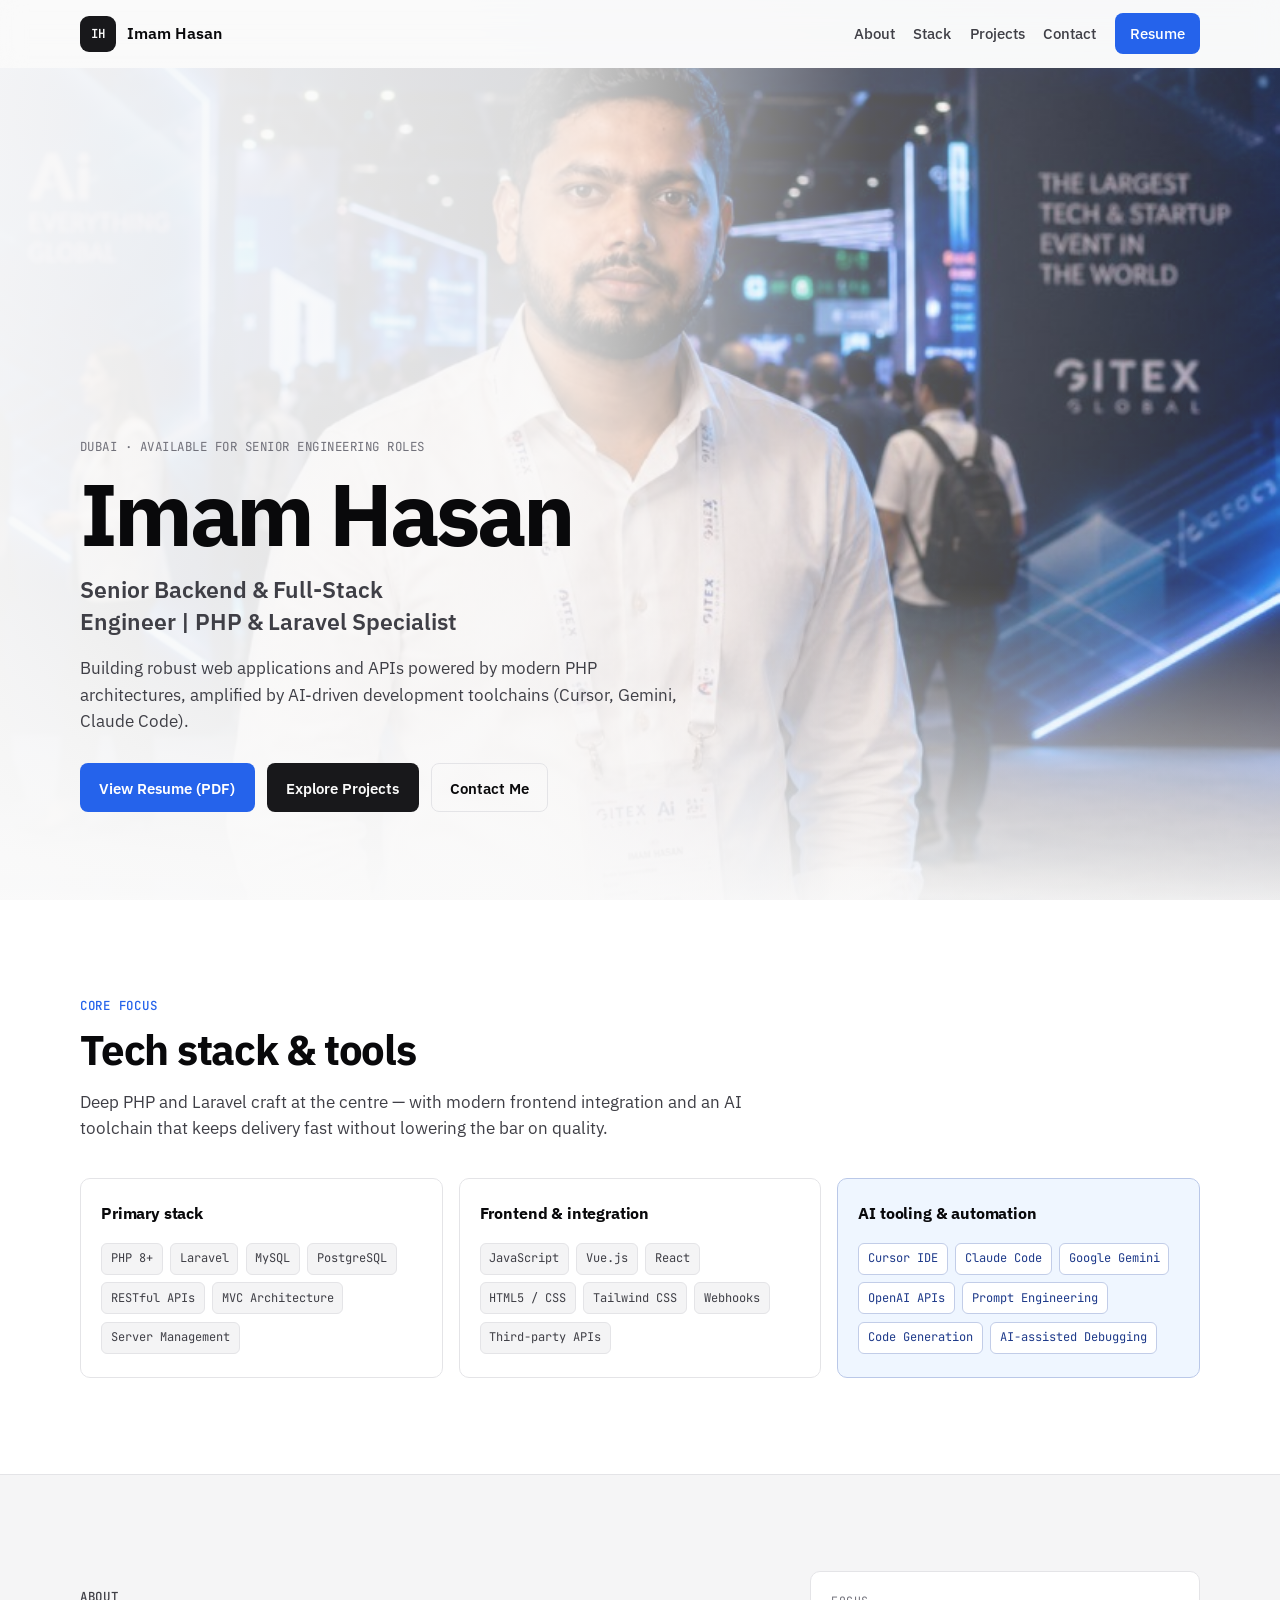
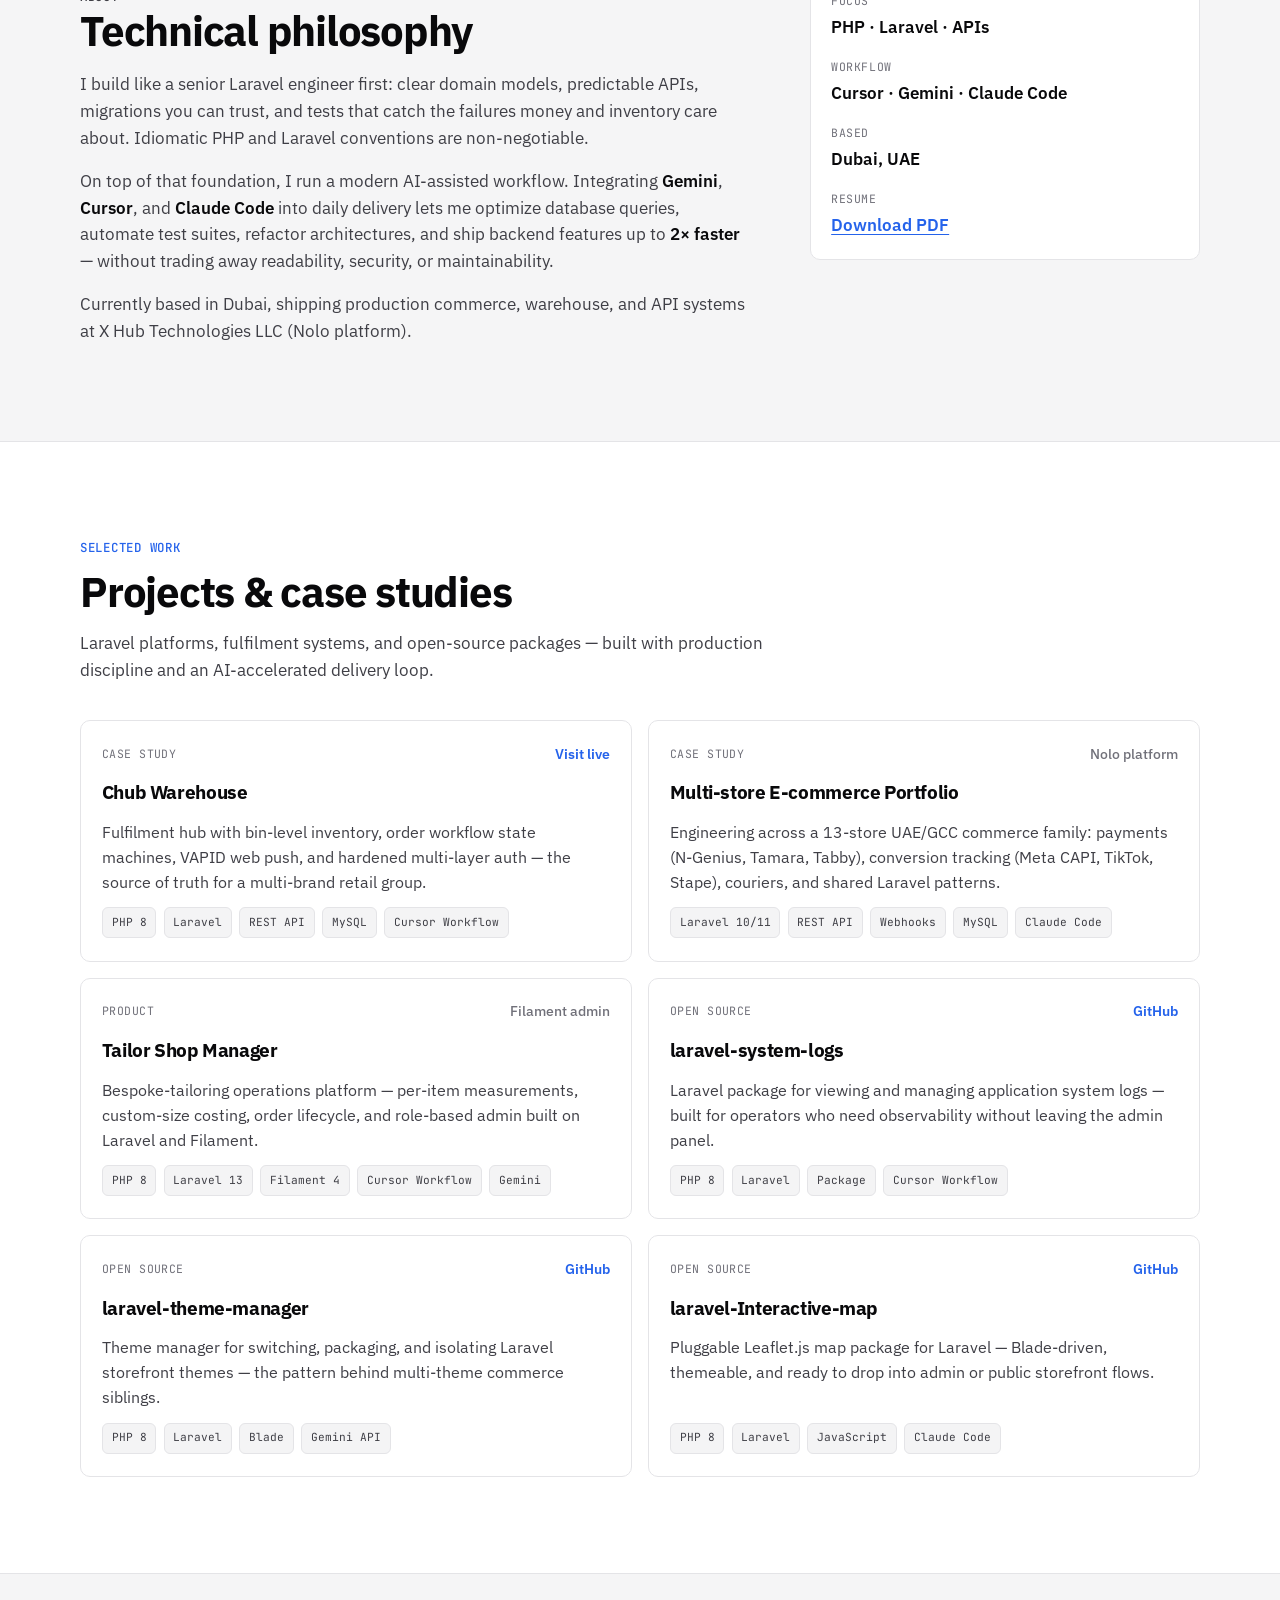
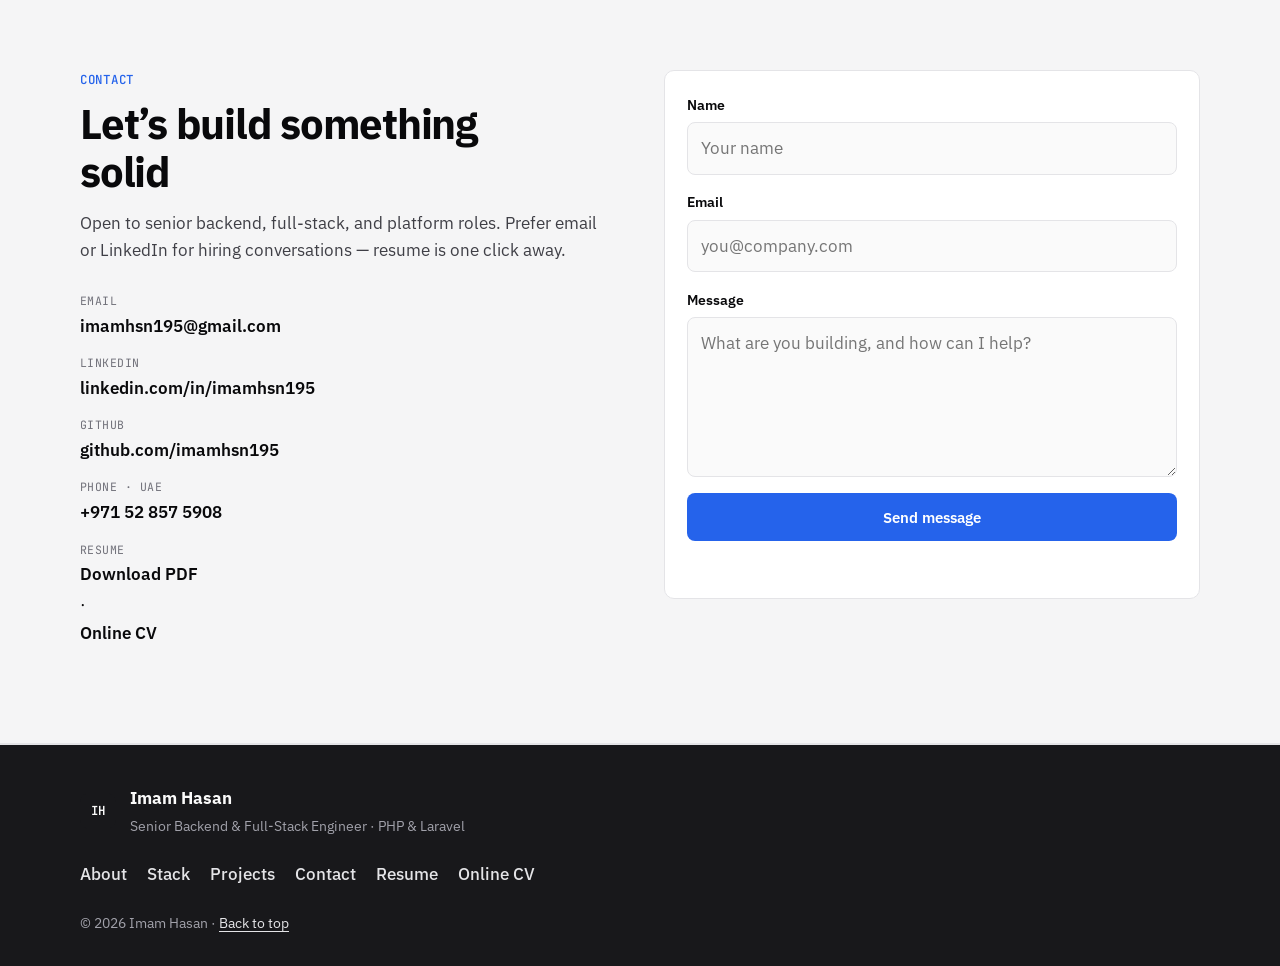
==== index.html @ 58db1b48 "Update portfolio and CV details - Revise titles and descriptions to reflect current role as Senior B" ====
<!DOCTYPE html>
<html lang="en">
<head>
  <meta charset="UTF-8" />
  <meta name="viewport" content="width=device-width, initial-scale=1.0" />
  <title>Imam Hasan — Senior Backend & Full-Stack Engineer | PHP & Laravel</title>
  <meta name="description" content="Senior Backend & Full-Stack Engineer specialising in PHP and Laravel. Building robust APIs and applications faster with Cursor, Gemini, and Claude Code." />
  <meta name="theme-color" content="#FAFAFA" />
  <meta name="color-scheme" content="light" />
  <meta name="robots" content="index, follow" />
  <link rel="canonical" href="https://imamhasan.me/" />

  <meta property="og:type" content="website" />
  <meta property="og:title" content="Imam Hasan — Senior Backend & Full-Stack Engineer" />
  <meta property="og:description" content="PHP & Laravel specialist building high-performance backends and full-stack apps — amplified by Cursor, Gemini, and Claude Code." />
  <meta property="og:url" content="https://imamhasan.me" />
  <meta property="og:site_name" content="Imam Hasan" />
  <meta property="og:image" content="https://imamhasan.me/assets/images/og-cover.jpg" />

  <meta name="twitter:card" content="summary_large_image" />
  <meta name="twitter:title" content="Imam Hasan — Senior Backend & Full-Stack Engineer" />
  <meta name="twitter:description" content="PHP & Laravel specialist. AI-assisted development with Cursor, Gemini, and Claude Code." />
  <meta name="twitter:image" content="https://imamhasan.me/assets/images/og-cover.jpg" />

  <link rel="preconnect" href="https://fonts.googleapis.com" />
  <link rel="preconnect" href="https://fonts.gstatic.com" crossorigin />
  <link href="https://fonts.googleapis.com/css2?family=IBM+Plex+Sans:wght@400;500;600;700&family=JetBrains+Mono:wght@400;500;600&display=swap" rel="stylesheet" />

  <link rel="stylesheet" href="styles.css" />
  <link rel="icon" type="image/svg+xml" href="data:image/svg+xml,%3Csvg xmlns='http://www.w3.org/2000/svg' viewBox='0 0 100 100'%3E%3Crect width='100' height='100' rx='18' fill='%2318181B'/%3E%3Ctext x='50' y='66' font-family='IBM%20Plex%20Sans,sans-serif' font-size='48' font-weight='700' fill='%23FAFAFA' text-anchor='middle'%3EIH%3C/text%3E%3C/svg%3E" />
  <link rel="icon" type="image/png" sizes="192x192" href="assets/images/icon-192.png" />
  <link rel="apple-touch-icon" sizes="180x180" href="assets/images/apple-touch-icon.png" />
  <link rel="manifest" href="site.webmanifest" />

  <script type="application/ld+json">
  {
    "@context": "https://schema.org",
    "@type": "Person",
    "name": "Imam Hasan",
    "url": "https://imamhasan.me",
    "image": "https://imamhasan.me/assets/images/imamhasan/imam_hasan_gitex.png",
    "jobTitle": "Senior Backend & Full-Stack Engineer",
    "description": "PHP and Laravel specialist building robust web applications and APIs, amplified by AI-driven development toolchains.",
    "email": "mailto:imamhsn195@gmail.com",
    "telephone": "+971528575908",
    "worksFor": {
      "@type": "Organization",
      "name": "X Hub Technologies LLC"
    },
    "address": {
      "@type": "PostalAddress",
      "addressLocality": "Dubai",
      "addressCountry": "AE"
    },
    "knowsAbout": ["PHP", "Laravel", "MySQL", "PostgreSQL", "REST APIs", "Vue.js", "React", "Cursor", "Claude Code", "Gemini"],
    "sameAs": [
      "https://github.com/imamhsn195",
      "https://www.linkedin.com/in/imamhsn195"
    ]
  }
  </script>
</head>
<body>
  <a class="skip-link" href="#main">Skip to content</a>

  <header class="site-header" id="top">
    <div class="shell header-inner">
      <a class="brand" href="#top" aria-label="Imam Hasan — home">
        <span class="brand-mark" aria-hidden="true">IH</span>
        <span class="brand-name">Imam Hasan</span>
      </a>

      <nav class="nav" id="siteNav" aria-label="Primary">
        <a href="#about">About</a>
        <a href="#stack">Stack</a>
        <a href="#projects">Projects</a>
        <a href="#contact">Contact</a>
        <a class="nav-resume" href="assets/Imam_Hasan_CV.pdf" download="Imam_Hasan_CV.pdf">Resume</a>
      </nav>

      <button class="nav-toggle" id="navToggle" type="button" aria-expanded="false" aria-controls="siteNav" aria-label="Toggle menu">
        <span></span><span></span><span></span>
      </button>
    </div>
  </header>

  <main id="main">
    <section class="hero" aria-labelledby="hero-brand">
      <div class="hero-media" aria-hidden="true">
        <img
          src="assets/images/imamhasan/imam_hasan_gitex.png"
          alt=""
          width="819"
          height="1024"
          fetchpriority="high"
        />
      </div>

      <div class="shell hero-content">
        <p class="hero-eyebrow">Dubai · Available for senior engineering roles</p>
        <h1 id="hero-brand" class="hero-brand">Imam Hasan</h1>
        <p class="hero-role">Senior Backend &amp; Full-Stack Engineer | PHP &amp; Laravel Specialist</p>
        <p class="hero-tagline">
          Building robust web applications and APIs powered by modern PHP architectures,
          amplified by AI-driven development toolchains (Cursor, Gemini, Claude Code).
        </p>
        <div class="hero-actions">
          <a class="btn btn-primary" href="assets/Imam_Hasan_CV.pdf" download="Imam_Hasan_CV.pdf">
            View Resume (PDF)
          </a>
          <a class="btn btn-secondary" href="#projects">Explore Projects</a>
          <a class="btn btn-ghost" href="#contact">Contact Me</a>
        </div>
      </div>
    </section>

    <section class="section" id="stack" aria-labelledby="stack-title">
      <div class="shell">
        <p class="section-label">Core focus</p>
        <h2 id="stack-title" class="section-title">Tech stack &amp; tools</h2>
        <p class="section-lead">
          Deep PHP and Laravel craft at the centre — with modern frontend integration and an AI toolchain that keeps delivery fast without lowering the bar on quality.
        </p>

        <div class="stack-grid">
          <article class="stack-block">
            <h3>Primary stack</h3>
            <ul class="tag-list">
              <li>PHP 8+</li>
              <li>Laravel</li>
              <li>MySQL</li>
              <li>PostgreSQL</li>
              <li>RESTful APIs</li>
              <li>MVC Architecture</li>
              <li>Server Management</li>
            </ul>
          </article>

          <article class="stack-block">
            <h3>Frontend &amp; integration</h3>
            <ul class="tag-list">
              <li>JavaScript</li>
              <li>Vue.js</li>
              <li>React</li>
              <li>HTML5 / CSS</li>
              <li>Tailwind CSS</li>
              <li>Webhooks</li>
              <li>Third-party APIs</li>
            </ul>
          </article>

          <article class="stack-block stack-block-accent">
            <h3>AI tooling &amp; automation</h3>
            <ul class="tag-list">
              <li>Cursor IDE</li>
              <li>Claude Code</li>
              <li>Google Gemini</li>
              <li>OpenAI APIs</li>
              <li>Prompt Engineering</li>
              <li>Code Generation</li>
              <li>AI-assisted Debugging</li>
            </ul>
          </article>
        </div>
      </div>
    </section>

    <section class="section section-alt" id="about" aria-labelledby="about-title">
      <div class="shell about-layout">
        <div class="about-copy">
          <p class="section-label">About</p>
          <h2 id="about-title" class="section-title">Technical philosophy</h2>
          <p>
            I build like a senior Laravel engineer first: clear domain models, predictable APIs,
            migrations you can trust, and tests that catch the failures money and inventory care about.
            Idiomatic PHP and Laravel conventions are non-negotiable.
          </p>
          <p>
            On top of that foundation, I run a modern AI-assisted workflow. Integrating
            <strong>Gemini</strong>, <strong>Cursor</strong>, and <strong>Claude Code</strong> into
            daily delivery lets me optimize database queries, automate test suites, refactor
            architectures, and ship backend features up to <strong>2× faster</strong> — without
            trading away readability, security, or maintainability.
          </p>
          <p>
            Currently based in Dubai, shipping production commerce, warehouse, and API systems
            at X Hub Technologies LLC (Nolo platform).
          </p>
        </div>

        <aside class="about-aside" aria-label="Highlights">
          <dl class="stat-list">
            <div>
              <dt>Focus</dt>
              <dd>PHP · Laravel · APIs</dd>
            </div>
            <div>
              <dt>Workflow</dt>
              <dd>Cursor · Gemini · Claude Code</dd>
            </div>
            <div>
              <dt>Based</dt>
              <dd>Dubai, UAE</dd>
            </div>
            <div>
              <dt>Resume</dt>
              <dd><a href="assets/Imam_Hasan_CV.pdf" download="Imam_Hasan_CV.pdf">Download PDF</a></dd>
            </div>
          </dl>
        </aside>
      </div>
    </section>

    <section class="section" id="projects" aria-labelledby="projects-title">
      <div class="shell">
        <p class="section-label">Selected work</p>
        <h2 id="projects-title" class="section-title">Projects &amp; case studies</h2>
        <p class="section-lead">
          Laravel platforms, fulfilment systems, and open-source packages — built with production discipline and an AI-accelerated delivery loop.
        </p>

        <div class="project-grid">
          <article class="project-card">
            <div class="project-meta">
              <span class="project-type">Case study</span>
              <a class="project-link" href="https://chub.ae/" target="_blank" rel="noopener noreferrer">Visit live</a>
            </div>
            <h3>Chub Warehouse</h3>
            <p>
              Fulfilment hub with bin-level inventory, order workflow state machines, VAPID web push,
              and hardened multi-layer auth — the source of truth for a multi-brand retail group.
            </p>
            <ul class="tag-list tag-list-sm">
              <li>PHP 8</li>
              <li>Laravel</li>
              <li>REST API</li>
              <li>MySQL</li>
              <li>Cursor Workflow</li>
            </ul>
          </article>

          <article class="project-card">
            <div class="project-meta">
              <span class="project-type">Case study</span>
              <span class="project-link muted">Nolo platform</span>
            </div>
            <h3>Multi-store E-commerce Portfolio</h3>
            <p>
              Engineering across a 13-store UAE/GCC commerce family: payments (N-Genius, Tamara, Tabby),
              conversion tracking (Meta CAPI, TikTok, Stape), couriers, and shared Laravel patterns.
            </p>
            <ul class="tag-list tag-list-sm">
              <li>Laravel 10/11</li>
              <li>REST API</li>
              <li>Webhooks</li>
              <li>MySQL</li>
              <li>Claude Code</li>
            </ul>
          </article>

          <article class="project-card">
            <div class="project-meta">
              <span class="project-type">Product</span>
              <span class="project-link muted">Filament admin</span>
            </div>
            <h3>Tailor Shop Manager</h3>
            <p>
              Bespoke-tailoring operations platform — per-item measurements, custom-size costing,
              order lifecycle, and role-based admin built on Laravel and Filament.
            </p>
            <ul class="tag-list tag-list-sm">
              <li>PHP 8</li>
              <li>Laravel 13</li>
              <li>Filament 4</li>
              <li>Cursor Workflow</li>
              <li>Gemini</li>
            </ul>
          </article>

          <article class="project-card">
            <div class="project-meta">
              <span class="project-type">Open source</span>
              <a class="project-link" href="https://github.com/imamhsn195/laravel-system-logs" target="_blank" rel="noopener noreferrer">GitHub</a>
            </div>
            <h3>laravel-system-logs</h3>
            <p>
              Laravel package for viewing and managing application system logs — built for
              operators who need observability without leaving the admin panel.
            </p>
            <ul class="tag-list tag-list-sm">
              <li>PHP 8</li>
              <li>Laravel</li>
              <li>Package</li>
              <li>Cursor Workflow</li>
            </ul>
          </article>

          <article class="project-card">
            <div class="project-meta">
              <span class="project-type">Open source</span>
              <a class="project-link" href="https://github.com/imamhsn195/laravel-theme-manager" target="_blank" rel="noopener noreferrer">GitHub</a>
            </div>
            <h3>laravel-theme-manager</h3>
            <p>
              Theme manager for switching, packaging, and isolating Laravel storefront themes —
              the pattern behind multi-theme commerce siblings.
            </p>
            <ul class="tag-list tag-list-sm">
              <li>PHP 8</li>
              <li>Laravel</li>
              <li>Blade</li>
              <li>Gemini API</li>
            </ul>
          </article>

          <article class="project-card">
            <div class="project-meta">
              <span class="project-type">Open source</span>
              <a class="project-link" href="https://github.com/imamhsn195/laravel-Interactive-map" target="_blank" rel="noopener noreferrer">GitHub</a>
            </div>
            <h3>laravel-Interactive-map</h3>
            <p>
              Pluggable Leaflet.js map package for Laravel — Blade-driven, themeable, and ready
              to drop into admin or public storefront flows.
            </p>
            <ul class="tag-list tag-list-sm">
              <li>PHP 8</li>
              <li>Laravel</li>
              <li>JavaScript</li>
              <li>Claude Code</li>
            </ul>
          </article>
        </div>
      </div>
    </section>

    <section class="section section-alt" id="contact" aria-labelledby="contact-title">
      <div class="shell contact-layout">
        <div>
          <p class="section-label">Contact</p>
          <h2 id="contact-title" class="section-title">Let’s build something solid</h2>
          <p class="section-lead">
            Open to senior backend, full-stack, and platform roles. Prefer email or LinkedIn for hiring conversations — resume is one click away.
          </p>

          <ul class="contact-list">
            <li>
              <span>Email</span>
              <a href="mailto:imamhsn195@gmail.com">imamhsn195@gmail.com</a>
            </li>
            <li>
              <span>LinkedIn</span>
              <a href="https://www.linkedin.com/in/imamhsn195" target="_blank" rel="noopener noreferrer">linkedin.com/in/imamhsn195</a>
            </li>
            <li>
              <span>GitHub</span>
              <a href="https://github.com/imamhsn195" target="_blank" rel="noopener noreferrer">github.com/imamhsn195</a>
            </li>
            <li>
              <span>Phone · UAE</span>
              <a href="tel:+971528575908">+971 52 857 5908</a>
            </li>
            <li>
              <span>Resume</span>
              <a href="assets/Imam_Hasan_CV.pdf" download="Imam_Hasan_CV.pdf">Download PDF</a>
              ·
              <a href="cv.html">Online CV</a>
            </li>
          </ul>
        </div>

        <form class="contact-form" id="contactForm" action="https://api.web3forms.com/submit" method="POST" novalidate>
          <input type="hidden" name="access_key" value="792ef176-2fb1-4322-bd95-98582727363d" />
          <input type="hidden" name="subject" value="New message from imamhasan.me" />
          <input type="checkbox" name="botcheck" class="botcheck" tabindex="-1" autocomplete="off" aria-hidden="true" />

          <div class="field">
            <label for="name">Name</label>
            <input id="name" name="name" type="text" autocomplete="name" required placeholder="Your name" />
          </div>
          <div class="field">
            <label for="email">Email</label>
            <input id="email" name="email" type="email" autocomplete="email" required placeholder="you@company.com" />
          </div>
          <div class="field">
            <label for="message">Message</label>
            <textarea id="message" name="message" rows="5" required placeholder="What are you building, and how can I help?"></textarea>
          </div>

          <button class="btn btn-primary" type="submit" id="contactSubmit">Send message</button>
          <p class="form-status" id="formStatus" role="status" aria-live="polite"></p>
        </form>
      </div>
    </section>
  </main>

  <footer class="site-footer">
    <div class="shell footer-inner">
      <div class="footer-brand">
        <span class="brand-mark" aria-hidden="true">IH</span>
        <div>
          <strong>Imam Hasan</strong>
          <p>Senior Backend &amp; Full-Stack Engineer · PHP &amp; Laravel</p>
        </div>
      </div>

      <nav class="footer-nav" aria-label="Footer">
        <a href="#about">About</a>
        <a href="#stack">Stack</a>
        <a href="#projects">Projects</a>
        <a href="#contact">Contact</a>
        <a href="assets/Imam_Hasan_CV.pdf" download="Imam_Hasan_CV.pdf">Resume</a>
        <a href="cv.html">Online CV</a>
      </nav>

      <p class="footer-copy">© <span id="year"></span> Imam Hasan · <a href="#top">Back to top</a></p>
    </div>
  </footer>

  <script src="script.js" defer></script>
</body>
</html>
---- styles.css ----
/* Imam Hasan — portfolio
   Light, developer-focused system: IBM Plex Sans + JetBrains Mono
   Monochrome zinc + blue CTA
*/

:root {
  --bg: #fafafa;
  --bg-alt: #f4f4f5;
  --ink: #09090b;
  --ink-2: #3f3f46;
  --ink-3: #71717a;
  --line: #e4e4e7;
  --surface: #ffffff;
  --primary: #18181b;
  --cta: #2563eb;
  --cta-hover: #1d4ed8;
  --cta-soft: #eff6ff;
  --radius: 10px;
  --shell: min(1120px, calc(100% - 2.5rem));
  --header-h: 68px;
  --font: "IBM Plex Sans", "Segoe UI", sans-serif;
  --mono: "JetBrains Mono", ui-monospace, monospace;
  --ease: cubic-bezier(0.22, 1, 0.36, 1);
  --focus: 0 0 0 3px rgba(37, 99, 235, 0.35);
}

*,
*::before,
*::after {
  box-sizing: border-box;
}

html {
  scroll-behavior: smooth;
  scroll-padding-top: calc(var(--header-h) + 12px);
}

@media (prefers-reduced-motion: reduce) {
  html {
    scroll-behavior: auto;
  }

  *,
  *::before,
  *::after {
    animation-duration: 0.01ms !important;
    animation-iteration-count: 1 !important;
    transition-duration: 0.01ms !important;
  }
}

body {
  margin: 0;
  font-family: var(--font);
  color: var(--ink);
  background:
    radial-gradient(1200px 600px at 85% -10%, rgba(37, 99, 235, 0.08), transparent 55%),
    linear-gradient(180deg, #fafafa 0%, #f4f4f5 100%);
  background-attachment: fixed;
  line-height: 1.6;
  font-size: 1.05rem;
  -webkit-font-smoothing: antialiased;
  text-rendering: optimizeLegibility;
}

img {
  max-width: 100%;
  display: block;
}

a {
  color: var(--cta);
  text-decoration-thickness: 1px;
  text-underline-offset: 3px;
}

a:hover {
  color: var(--cta-hover);
}

:focus-visible {
  outline: none;
  box-shadow: var(--focus);
}

.shell {
  width: var(--shell);
  margin-inline: auto;
}

.skip-link {
  position: absolute;
  left: 1rem;
  top: -100px;
  z-index: 1000;
  background: var(--primary);
  color: #fff;
  padding: 0.75rem 1rem;
  border-radius: 8px;
  text-decoration: none;
}

.skip-link:focus {
  top: 1rem;
}

/* Header */
.site-header {
  position: sticky;
  top: 0;
  z-index: 50;
  height: var(--header-h);
  backdrop-filter: blur(12px);
  background: rgba(250, 250, 250, 0.86);
  border-bottom: 1px solid transparent;
  transition: border-color 0.25s var(--ease), background 0.25s var(--ease);
}

.site-header.is-scrolled {
  border-bottom-color: var(--line);
  background: rgba(250, 250, 250, 0.94);
}

.header-inner {
  height: 100%;
  display: flex;
  align-items: center;
  justify-content: space-between;
  gap: 1rem;
}

.brand {
  display: inline-flex;
  align-items: center;
  gap: 0.7rem;
  color: var(--ink);
  text-decoration: none;
  font-weight: 600;
}

.brand:hover {
  color: var(--ink);
}

.brand-mark {
  width: 36px;
  height: 36px;
  border-radius: 9px;
  background: var(--primary);
  color: #fafafa;
  display: grid;
  place-items: center;
  font-family: var(--mono);
  font-size: 0.78rem;
  font-weight: 600;
  letter-spacing: 0.02em;
}

.brand-name {
  font-size: 1rem;
}

.nav {
  display: flex;
  align-items: center;
  gap: 0.35rem 1.15rem;
}

.nav a {
  color: var(--ink-2);
  text-decoration: none;
  font-size: 0.95rem;
  font-weight: 500;
  padding: 0.35rem 0;
  position: relative;
}

.nav a::after {
  content: "";
  position: absolute;
  left: 0;
  bottom: 0;
  width: 100%;
  height: 2px;
  background: var(--cta);
  transform: scaleX(0);
  transform-origin: left;
  transition: transform 0.25s var(--ease);
}

.nav a:hover,
.nav a:focus-visible {
  color: var(--ink);
}

.nav a:hover::after,
.nav a:focus-visible::after {
  transform: scaleX(1);
}

.nav-resume {
  color: #fff !important;
  background: var(--cta);
  padding: 0.55rem 0.95rem !important;
  border-radius: 8px;
  text-decoration: none !important;
}

.nav-resume::after {
  display: none !important;
}

.nav-resume:hover {
  background: var(--cta-hover);
  color: #fff !important;
}

.nav-toggle {
  display: none;
  width: 44px;
  height: 44px;
  border: 1px solid var(--line);
  border-radius: 8px;
  background: var(--surface);
  cursor: pointer;
  padding: 0;
  place-items: center;
  gap: 5px;
  flex-direction: column;
}

.nav-toggle span {
  display: block;
  width: 18px;
  height: 2px;
  background: var(--ink);
  transition: transform 0.25s var(--ease), opacity 0.2s;
}

.nav-toggle[aria-expanded="true"] span:nth-child(1) {
  transform: translateY(7px) rotate(45deg);
}

.nav-toggle[aria-expanded="true"] span:nth-child(2) {
  opacity: 0;
}

.nav-toggle[aria-expanded="true"] span:nth-child(3) {
  transform: translateY(-7px) rotate(-45deg);
}

/* Hero */
.hero {
  position: relative;
  min-height: calc(100svh - var(--header-h));
  display: grid;
  align-items: end;
  overflow: hidden;
  isolation: isolate;
}

.hero-media {
  position: absolute;
  inset: 0;
  z-index: -1;
}

.hero-media img {
  width: 100%;
  height: 100%;
  object-fit: cover;
  object-position: 68% center;
  filter: grayscale(0.15) contrast(1.05);
}

.hero-media::after {
  content: "";
  position: absolute;
  inset: 0;
  background:
    linear-gradient(90deg, rgba(250, 250, 250, 0.97) 0%, rgba(250, 250, 250, 0.88) 42%, rgba(250, 250, 250, 0.35) 68%, rgba(250, 250, 250, 0.15) 100%),
    linear-gradient(0deg, rgba(250, 250, 250, 0.92) 0%, transparent 38%);
}

.hero-content {
  padding: clamp(3rem, 8vw, 6rem) 0 clamp(3.5rem, 7vw, 5.5rem);
  max-width: 40rem;
  margin-left: max(calc((100% - var(--shell)) / 2), 1.25rem);
  margin-right: auto;
  width: min(40rem, calc(100% - 2.5rem));
}

.hero-eyebrow {
  margin: 0 0 1rem;
  font-family: var(--mono);
  font-size: 0.78rem;
  letter-spacing: 0.04em;
  text-transform: uppercase;
  color: var(--ink-3);
}

.hero-brand {
  margin: 0;
  font-size: clamp(3rem, 9vw, 5.5rem);
  line-height: 0.95;
  letter-spacing: -0.04em;
  font-weight: 700;
  color: var(--ink);
}

.hero-role {
  margin: 1.15rem 0 0;
  font-size: clamp(1.15rem, 2.4vw, 1.45rem);
  font-weight: 600;
  color: var(--ink-2);
  line-height: 1.35;
  max-width: 28ch;
}

.hero-tagline {
  margin: 1.1rem 0 0;
  color: var(--ink-2);
  max-width: 38rem;
  font-size: 1.05rem;
}

.hero-actions {
  margin-top: 1.75rem;
  display: flex;
  flex-wrap: wrap;
  gap: 0.75rem;
}

.hero-content,
.section .section-label,
.section .section-title,
.section .section-lead,
.stack-block,
.about-copy,
.about-aside,
.project-card,
.contact-layout > * {
  animation: rise 0.8s var(--ease) both;
}

.hero-content {
  animation-delay: 0.05s;
}

@keyframes rise {
  from {
    opacity: 0;
    transform: translateY(18px);
  }
  to {
    opacity: 1;
    transform: translateY(0);
  }
}

/* Buttons */
.btn {
  display: inline-flex;
  align-items: center;
  justify-content: center;
  gap: 0.45rem;
  min-height: 44px;
  padding: 0.7rem 1.15rem;
  border-radius: 8px;
  border: 1px solid transparent;
  font: inherit;
  font-weight: 600;
  font-size: 0.95rem;
  text-decoration: none;
  cursor: pointer;
  transition: background 0.2s var(--ease), border-color 0.2s var(--ease), color 0.2s var(--ease), transform 0.15s var(--ease);
}

.btn:active {
  transform: translateY(1px);
}

.btn-primary {
  background: var(--cta);
  color: #fff;
}

.btn-primary:hover {
  background: var(--cta-hover);
  color: #fff;
}

.btn-secondary {
  background: var(--primary);
  color: #fafafa;
}

.btn-secondary:hover {
  background: #27272a;
  color: #fff;
}

.btn-ghost {
  background: transparent;
  border-color: var(--line);
  color: var(--ink);
}

.btn-ghost:hover {
  border-color: var(--ink-3);
  color: var(--ink);
}

/* Sections */
.section {
  padding: clamp(3.5rem, 8vw, 6rem) 0;
}

.section-alt {
  background: color-mix(in srgb, var(--bg-alt) 88%, transparent);
  border-block: 1px solid var(--line);
}

.section-label {
  margin: 0 0 0.65rem;
  font-family: var(--mono);
  font-size: 0.78rem;
  letter-spacing: 0.06em;
  text-transform: uppercase;
  color: var(--cta);
  font-weight: 500;
}

.section-title {
  margin: 0;
  font-size: clamp(1.85rem, 4vw, 2.6rem);
  line-height: 1.15;
  letter-spacing: -0.03em;
  max-width: 18ch;
}

.section-lead {
  margin: 0.9rem 0 0;
  color: var(--ink-2);
  max-width: 46rem;
}

/* Stack */
.stack-grid {
  margin-top: 2.25rem;
  display: grid;
  grid-template-columns: repeat(3, 1fr);
  gap: 1rem;
}

.stack-block {
  background: var(--surface);
  border: 1px solid var(--line);
  border-radius: var(--radius);
  padding: 1.35rem 1.25rem 1.45rem;
}

.stack-block h3 {
  margin: 0 0 1rem;
  font-size: 1rem;
  letter-spacing: -0.01em;
}

.stack-block-accent {
  background: var(--cta-soft);
  border-color: color-mix(in srgb, var(--cta) 22%, var(--line));
}

.tag-list {
  list-style: none;
  margin: 0;
  padding: 0;
  display: flex;
  flex-wrap: wrap;
  gap: 0.45rem;
}

.tag-list li {
  font-family: var(--mono);
  font-size: 0.75rem;
  color: var(--ink-2);
  background: var(--bg-alt);
  border: 1px solid var(--line);
  padding: 0.35rem 0.55rem;
  border-radius: 6px;
}

.stack-block-accent .tag-list li {
  background: #fff;
  border-color: color-mix(in srgb, var(--cta) 18%, var(--line));
  color: #1e3a8a;
}

.tag-list-sm li {
  font-size: 0.7rem;
}

/* About */
.about-layout {
  display: grid;
  grid-template-columns: 1.4fr 0.8fr;
  gap: clamp(1.5rem, 4vw, 3rem);
  align-items: start;
}

.about-copy p {
  color: var(--ink-2);
  margin: 1rem 0 0;
  max-width: 42rem;
}

.about-copy strong {
  color: var(--ink);
  font-weight: 600;
}

.stat-list {
  margin: 0;
  padding: 1.25rem;
  background: var(--surface);
  border: 1px solid var(--line);
  border-radius: var(--radius);
  display: grid;
  gap: 1.1rem;
}

.stat-list div {
  display: grid;
  gap: 0.2rem;
}

.stat-list dt {
  font-family: var(--mono);
  font-size: 0.72rem;
  letter-spacing: 0.05em;
  text-transform: uppercase;
  color: var(--ink-3);
}

.stat-list dd {
  margin: 0;
  font-weight: 600;
  color: var(--ink);
}

/* Projects — cards are interaction containers */
.project-grid {
  margin-top: 2.25rem;
  display: grid;
  grid-template-columns: repeat(2, 1fr);
  gap: 1rem;
}

.project-card {
  background: var(--surface);
  border: 1px solid var(--line);
  border-radius: var(--radius);
  padding: 1.35rem 1.3rem 1.4rem;
  display: flex;
  flex-direction: column;
  gap: 0.75rem;
  transition: border-color 0.2s var(--ease), transform 0.25s var(--ease);
}

.project-card:hover {
  border-color: color-mix(in srgb, var(--cta) 35%, var(--line));
  transform: translateY(-2px);
}

.project-meta {
  display: flex;
  justify-content: space-between;
  align-items: center;
  gap: 0.75rem;
}

.project-type {
  font-family: var(--mono);
  font-size: 0.72rem;
  letter-spacing: 0.04em;
  text-transform: uppercase;
  color: var(--ink-3);
}

.project-link {
  font-size: 0.88rem;
  font-weight: 600;
  text-decoration: none;
}

.project-link.muted {
  color: var(--ink-3);
  font-weight: 500;
  pointer-events: none;
}

.project-card h3 {
  margin: 0;
  font-size: 1.2rem;
  letter-spacing: -0.02em;
}

.project-card p {
  margin: 0;
  color: var(--ink-2);
  font-size: 0.98rem;
  flex: 1;
}

/* Contact */
.contact-layout {
  display: grid;
  grid-template-columns: 1fr 1fr;
  gap: clamp(1.5rem, 4vw, 3rem);
  align-items: start;
}

.contact-list {
  list-style: none;
  margin: 1.75rem 0 0;
  padding: 0;
  display: grid;
  gap: 0.9rem;
}

.contact-list li {
  display: grid;
  gap: 0.15rem;
}

.contact-list span {
  font-family: var(--mono);
  font-size: 0.72rem;
  letter-spacing: 0.04em;
  text-transform: uppercase;
  color: var(--ink-3);
}

.contact-list a {
  color: var(--ink);
  font-weight: 600;
  text-decoration: none;
}

.contact-list a:hover {
  color: var(--cta);
}

.contact-form {
  background: var(--surface);
  border: 1px solid var(--line);
  border-radius: var(--radius);
  padding: 1.35rem;
  display: grid;
  gap: 0.95rem;
}

.botcheck {
  position: absolute;
  left: -9999px;
  opacity: 0;
  height: 0;
  width: 0;
}

.field {
  display: grid;
  gap: 0.4rem;
}

.field label {
  font-size: 0.9rem;
  font-weight: 600;
}

.field input,
.field textarea {
  width: 100%;
  font: inherit;
  color: var(--ink);
  background: var(--bg);
  border: 1px solid var(--line);
  border-radius: 8px;
  padding: 0.75rem 0.85rem;
  min-height: 44px;
  resize: vertical;
}

.field input:focus-visible,
.field textarea:focus-visible {
  border-color: var(--cta);
}

.form-status {
  margin: 0;
  min-height: 1.25rem;
  font-size: 0.92rem;
  color: var(--ink-2);
}

.form-status.is-error {
  color: #b91c1c;
}

.form-status.is-success {
  color: #15803d;
}

/* Footer */
.site-footer {
  border-top: 1px solid var(--line);
  background: var(--primary);
  color: #d4d4d8;
  padding: 2.5rem 0 2rem;
}

.footer-inner {
  display: grid;
  gap: 1.5rem;
}

.footer-brand {
  display: flex;
  gap: 0.85rem;
  align-items: center;
}

.footer-brand strong {
  display: block;
  color: #fafafa;
}

.footer-brand p {
  margin: 0.15rem 0 0;
  font-size: 0.9rem;
  color: #a1a1aa;
}

.footer-nav {
  display: flex;
  flex-wrap: wrap;
  gap: 0.75rem 1.25rem;
}

.footer-nav a {
  color: #e4e4e7;
  text-decoration: none;
  font-weight: 500;
}

.footer-nav a:hover {
  color: #fff;
}

.footer-copy {
  margin: 0;
  font-size: 0.88rem;
  color: #a1a1aa;
}

.footer-copy a {
  color: #e4e4e7;
}

/* Reveal on scroll */
.reveal {
  opacity: 0;
  transform: translateY(16px);
  transition: opacity 0.6s var(--ease), transform 0.6s var(--ease);
}

.reveal.is-visible {
  opacity: 1;
  transform: none;
}

/* Responsive */
@media (max-width: 960px) {
  .stack-grid,
  .project-grid,
  .about-layout,
  .contact-layout {
    grid-template-columns: 1fr;
  }

  .hero-media img {
    object-position: 72% center;
  }

  .hero-media::after {
    background:
      linear-gradient(180deg, rgba(250, 250, 250, 0.55) 0%, rgba(250, 250, 250, 0.92) 58%, rgba(250, 250, 250, 0.98) 100%),
      linear-gradient(90deg, rgba(250, 250, 250, 0.7), transparent 55%);
  }

  .hero-content {
    max-width: none;
    width: var(--shell);
    margin-inline: auto;
    padding-top: clamp(4.5rem, 18vw, 7rem);
  }
}

@media (max-width: 780px) {
  :root {
    --shell: min(1120px, calc(100% - 1.5rem));
  }

  .nav-toggle {
    display: grid;
  }

  .nav {
    position: fixed;
    inset: var(--header-h) 0 auto 0;
    display: none;
    flex-direction: column;
    align-items: stretch;
    gap: 0;
    padding: 0.75rem;
    background: rgba(250, 250, 250, 0.98);
    border-bottom: 1px solid var(--line);
    box-shadow: 0 12px 30px rgba(9, 9, 11, 0.08);
  }

  .nav.is-open {
    display: flex;
  }

  .nav a {
    padding: 0.9rem 0.85rem;
  }

  .nav a::after {
    display: none;
  }

  .nav-resume {
    text-align: center;
    margin-top: 0.35rem;
  }

  .hero {
    min-height: auto;
  }

  .hero-role {
    max-width: none;
  }

  .hero-actions .btn {
    flex: 1 1 auto;
  }
}

@media (max-width: 480px) {
  .hero-brand {
    font-size: clamp(2.6rem, 14vw, 3.4rem);
  }

  .hero-actions {
    flex-direction: column;
  }

  .hero-actions .btn {
    width: 100%;
  }
}
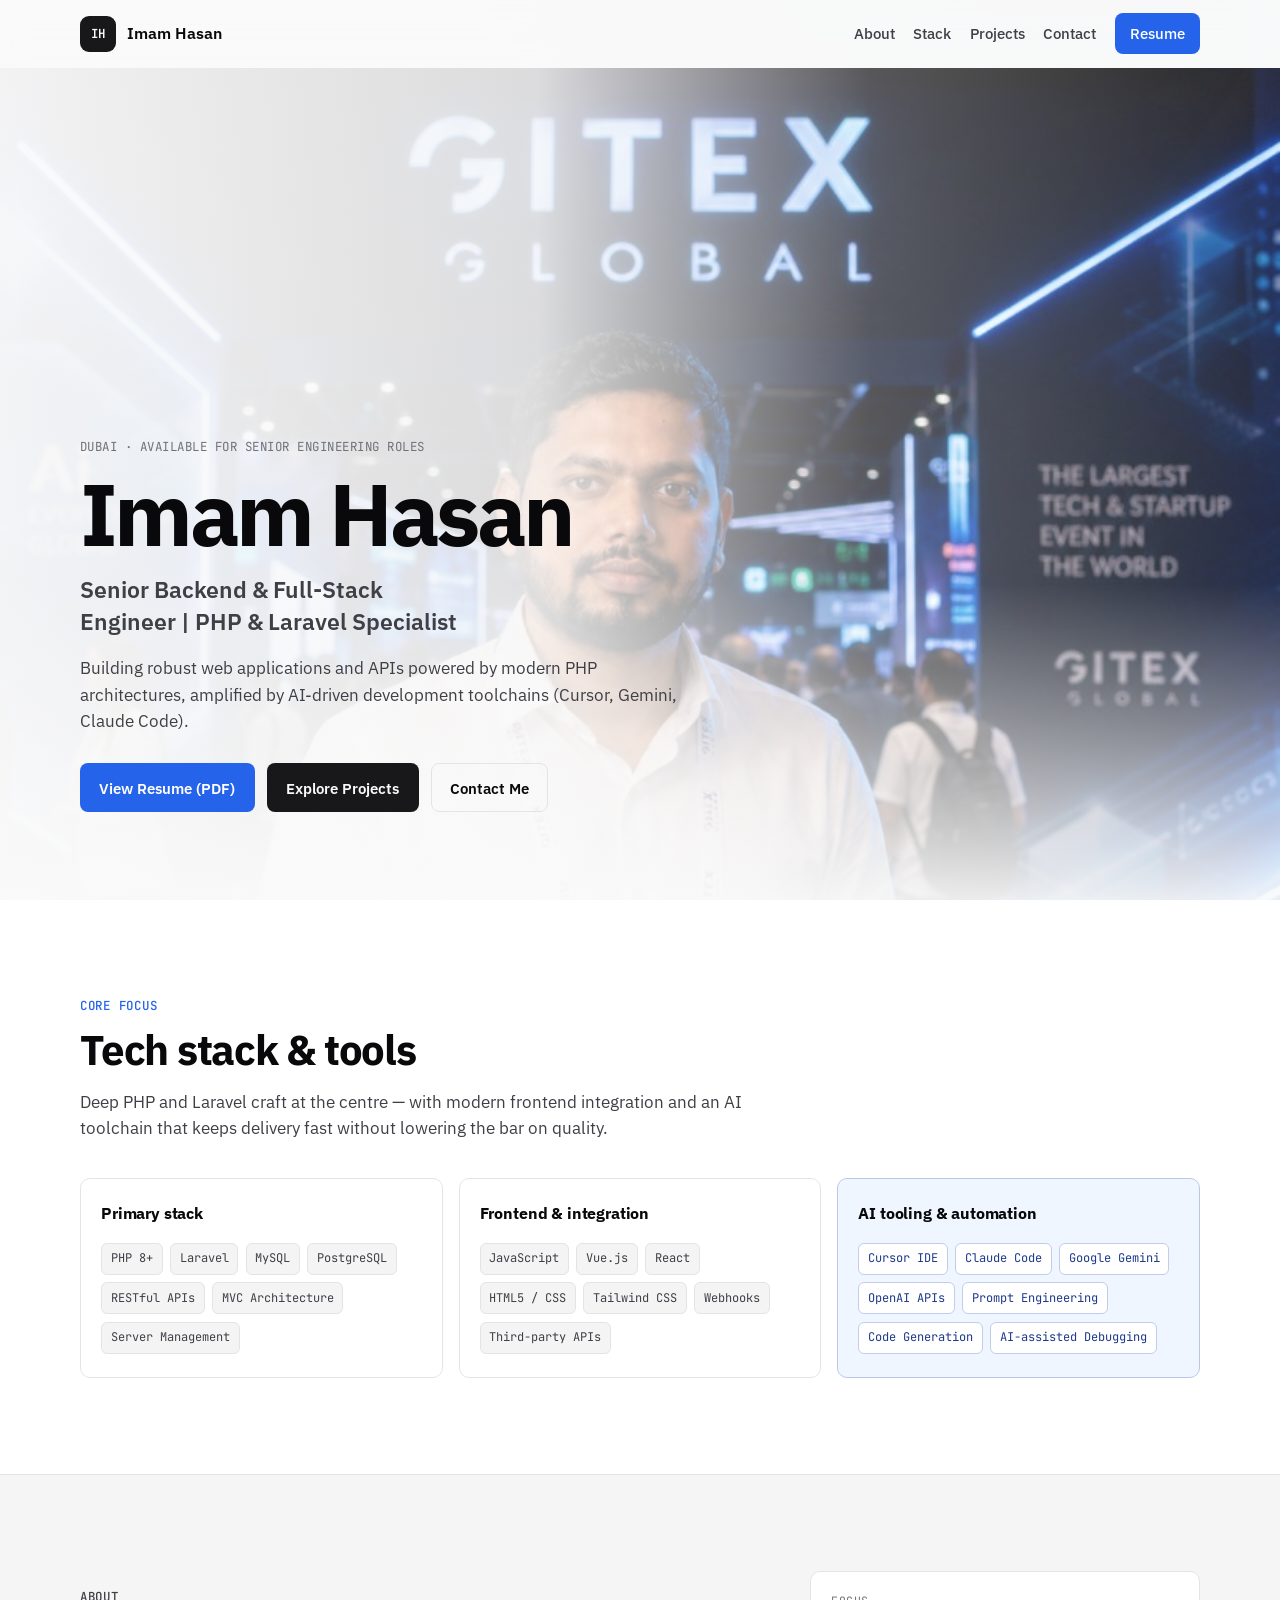
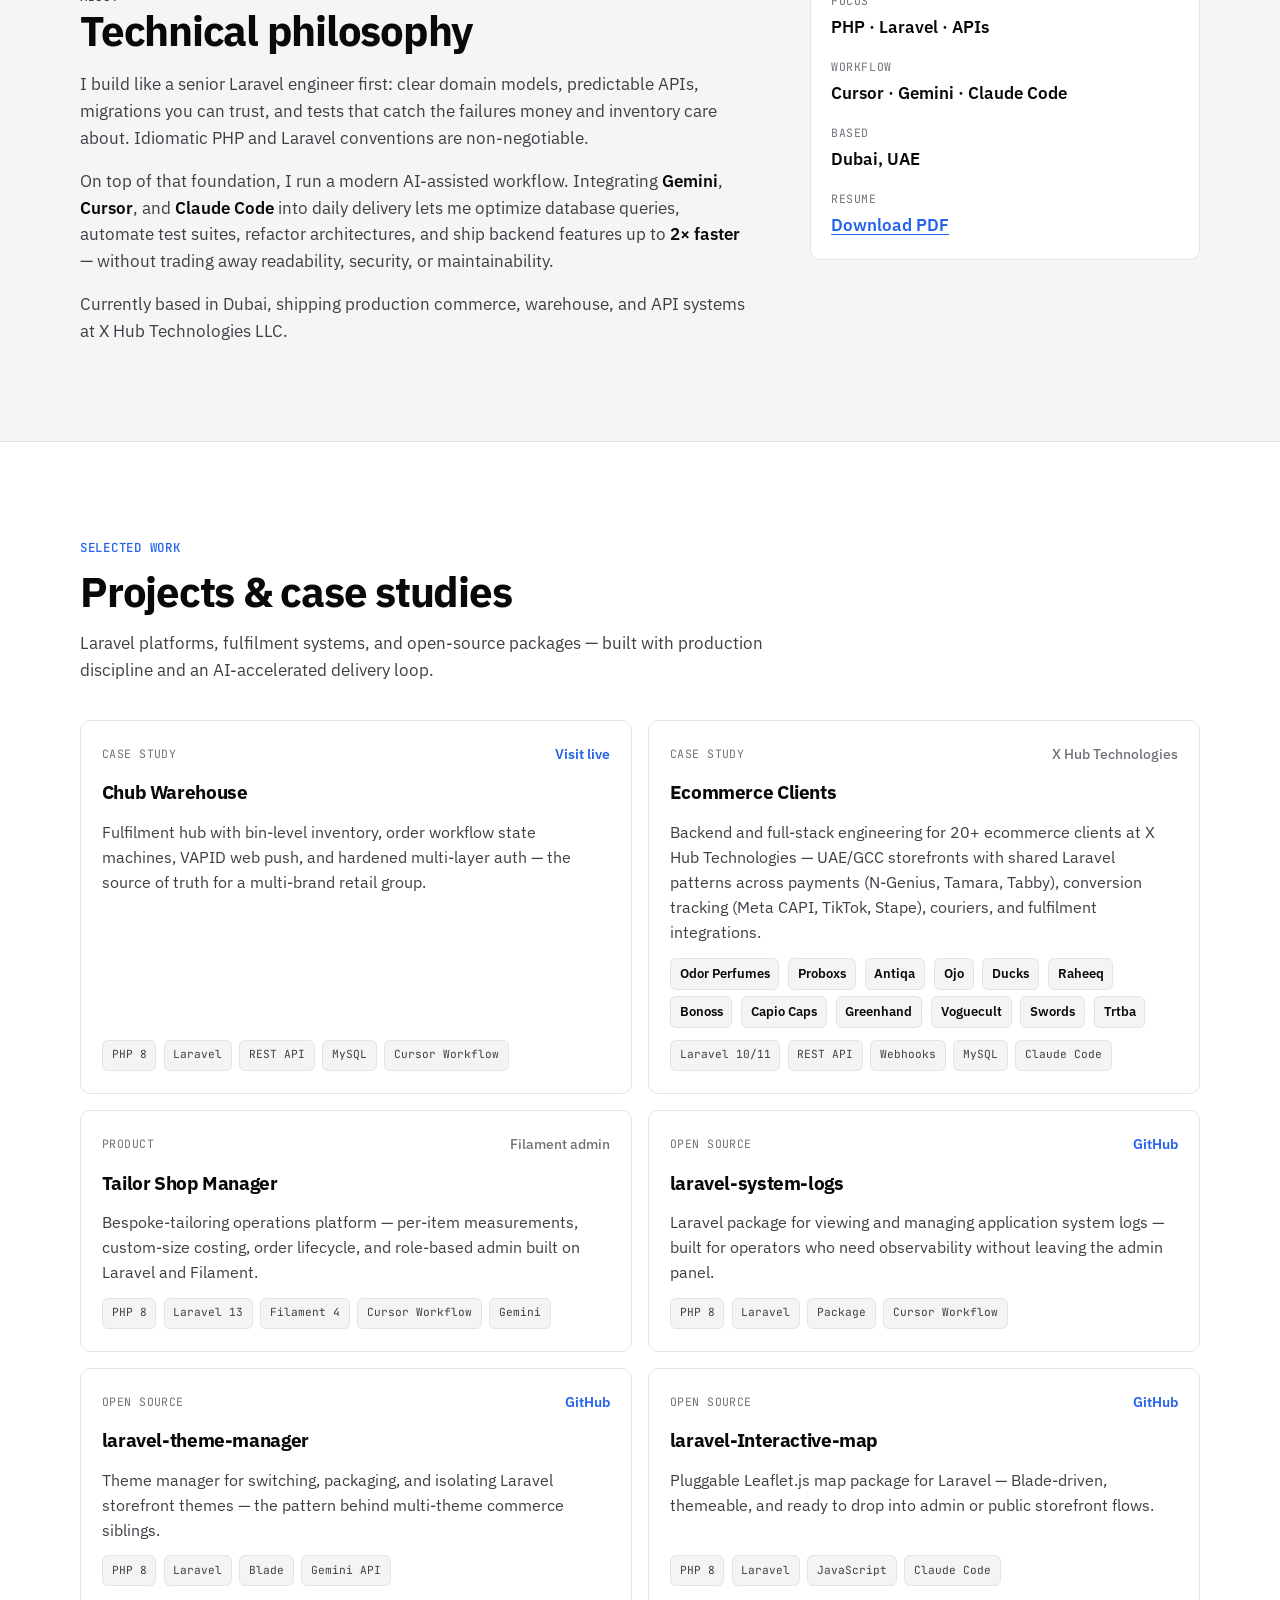
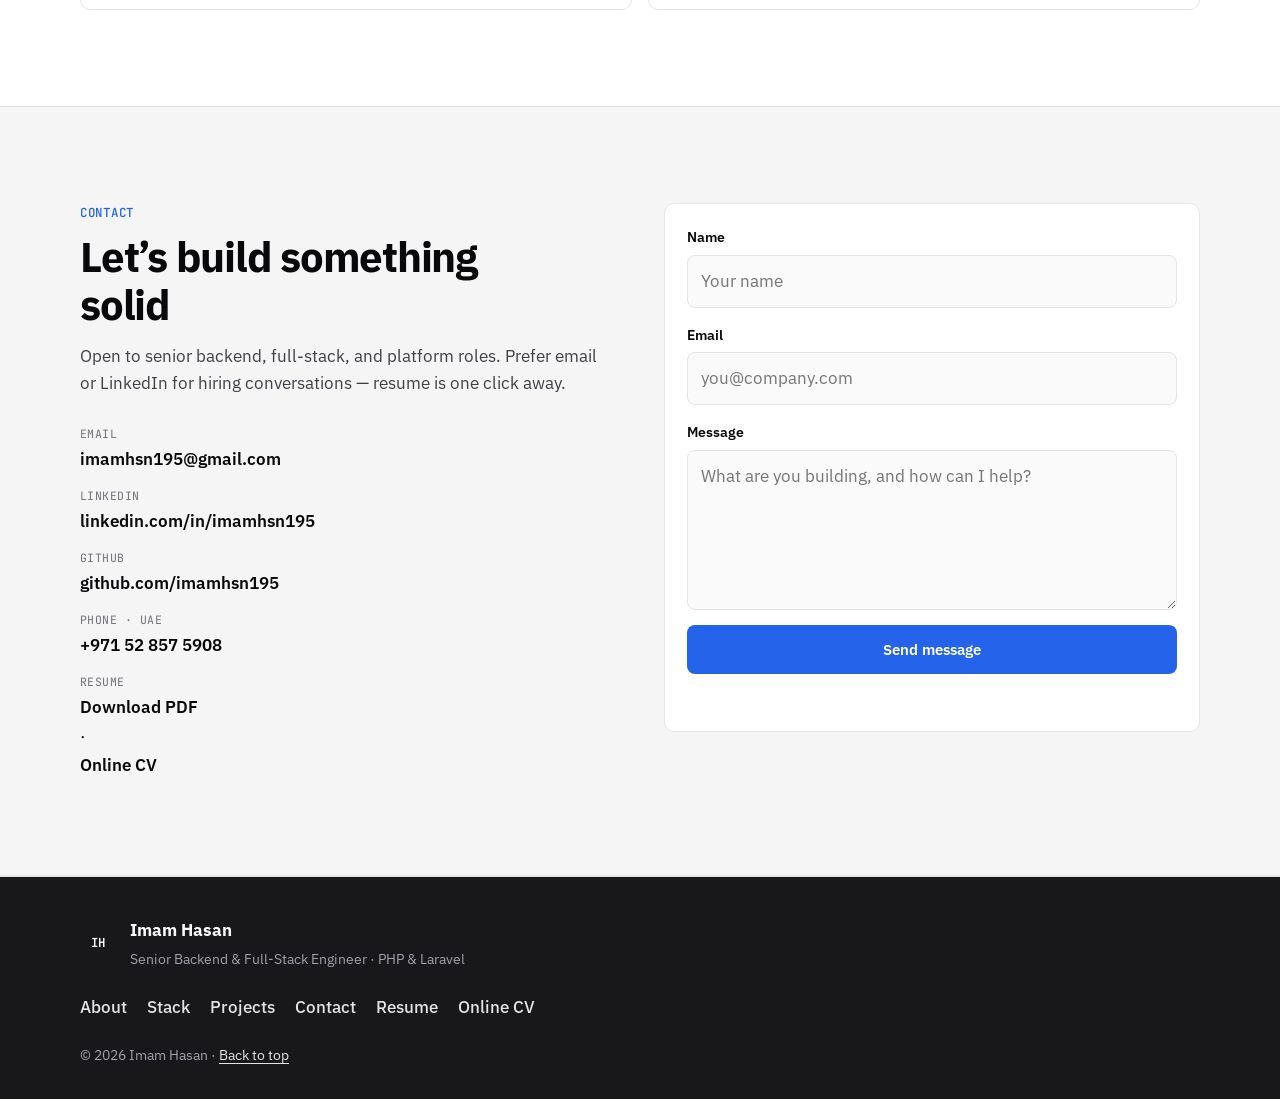
==== commit a02bc729: "Reframe ecommerce work as X Hub clients and fix hero photo crop. Co-authored-by: Cursor <cursoragent" ====
--- a/index.html
+++ b/index.html
@@ -184,7 +184,7 @@
           </p>
           <p>
             Currently based in Dubai, shipping production commerce, warehouse, and API systems
-            at X Hub Technologies LLC (Nolo platform).
+            at X Hub Technologies LLC.
           </p>
         </div>
 
@@ -242,13 +242,28 @@
           <article class="project-card">
             <div class="project-meta">
               <span class="project-type">Case study</span>
-              <span class="project-link muted">Nolo platform</span>
-            </div>
-            <h3>Multi-store E-commerce Portfolio</h3>
-            <p>
-              Engineering across a 13-store UAE/GCC commerce family: payments (N-Genius, Tamara, Tabby),
-              conversion tracking (Meta CAPI, TikTok, Stape), couriers, and shared Laravel patterns.
-            </p>
+              <span class="project-link muted">X Hub Technologies</span>
+            </div>
+            <h3>Ecommerce Clients</h3>
+            <p>
+              Backend and full-stack engineering for 20+ ecommerce clients at X Hub Technologies —
+              UAE/GCC storefronts with shared Laravel patterns across payments (N-Genius, Tamara, Tabby),
+              conversion tracking (Meta CAPI, TikTok, Stape), couriers, and fulfilment integrations.
+            </p>
+            <ul class="client-links" aria-label="Selected ecommerce clients">
+              <li><a href="https://odor.ae/" target="_blank" rel="noopener noreferrer">Odor Perfumes</a></li>
+              <li><a href="https://www.proboxs.com/" target="_blank" rel="noopener noreferrer">Proboxs</a></li>
+              <li><a href="https://antiqa.ae/" target="_blank" rel="noopener noreferrer">Antiqa</a></li>
+              <li><a href="https://ojo.ae/" target="_blank" rel="noopener noreferrer">Ojo</a></li>
+              <li><a href="https://ducks.ae/" target="_blank" rel="noopener noreferrer">Ducks</a></li>
+              <li><a href="https://raheeq.ae/" target="_blank" rel="noopener noreferrer">Raheeq</a></li>
+              <li><a href="https://www.bonossuae.com/" target="_blank" rel="noopener noreferrer">Bonoss</a></li>
+              <li><a href="https://www.capio.ae/" target="_blank" rel="noopener noreferrer">Capio Caps</a></li>
+              <li><a href="https://greenhand.ae/" target="_blank" rel="noopener noreferrer">Greenhand</a></li>
+              <li><a href="https://voguecult.com/" target="_blank" rel="noopener noreferrer">Voguecult</a></li>
+              <li><a href="https://swords.ae/" target="_blank" rel="noopener noreferrer">Swords</a></li>
+              <li><a href="https://trtba.com/" target="_blank" rel="noopener noreferrer">Trtba</a></li>
+            </ul>
             <ul class="tag-list tag-list-sm">
               <li>Laravel 10/11</li>
               <li>REST API</li>
--- a/styles.css
+++ b/styles.css
@@ -269,7 +269,8 @@
   width: 100%;
   height: 100%;
   object-fit: cover;
-  object-position: 68% center;
+  /* Anchor near the face — avoid cropping the head at the top */
+  object-position: 70% 12%;
   filter: grayscale(0.15) contrast(1.05);
 }
 
@@ -612,6 +613,37 @@
   flex: 1;
 }
 
+.client-links {
+  list-style: none;
+  margin: 0;
+  padding: 0;
+  display: flex;
+  flex-wrap: wrap;
+  gap: 0.4rem 0.55rem;
+}
+
+.client-links a {
+  display: inline-flex;
+  align-items: center;
+  min-height: 32px;
+  padding: 0.25rem 0.55rem;
+  font-size: 0.82rem;
+  font-weight: 600;
+  color: var(--ink);
+  text-decoration: none;
+  background: var(--bg-alt);
+  border: 1px solid var(--line);
+  border-radius: 6px;
+  transition: border-color 0.2s var(--ease), color 0.2s var(--ease), background 0.2s var(--ease);
+}
+
+.client-links a:hover,
+.client-links a:focus-visible {
+  color: var(--cta);
+  border-color: color-mix(in srgb, var(--cta) 35%, var(--line));
+  background: var(--cta-soft);
+}
+
 /* Contact */
 .contact-layout {
   display: grid;
@@ -789,7 +821,7 @@
   }
 
   .hero-media img {
-    object-position: 72% center;
+    object-position: 68% 8%;
   }
 
   .hero-media::after {
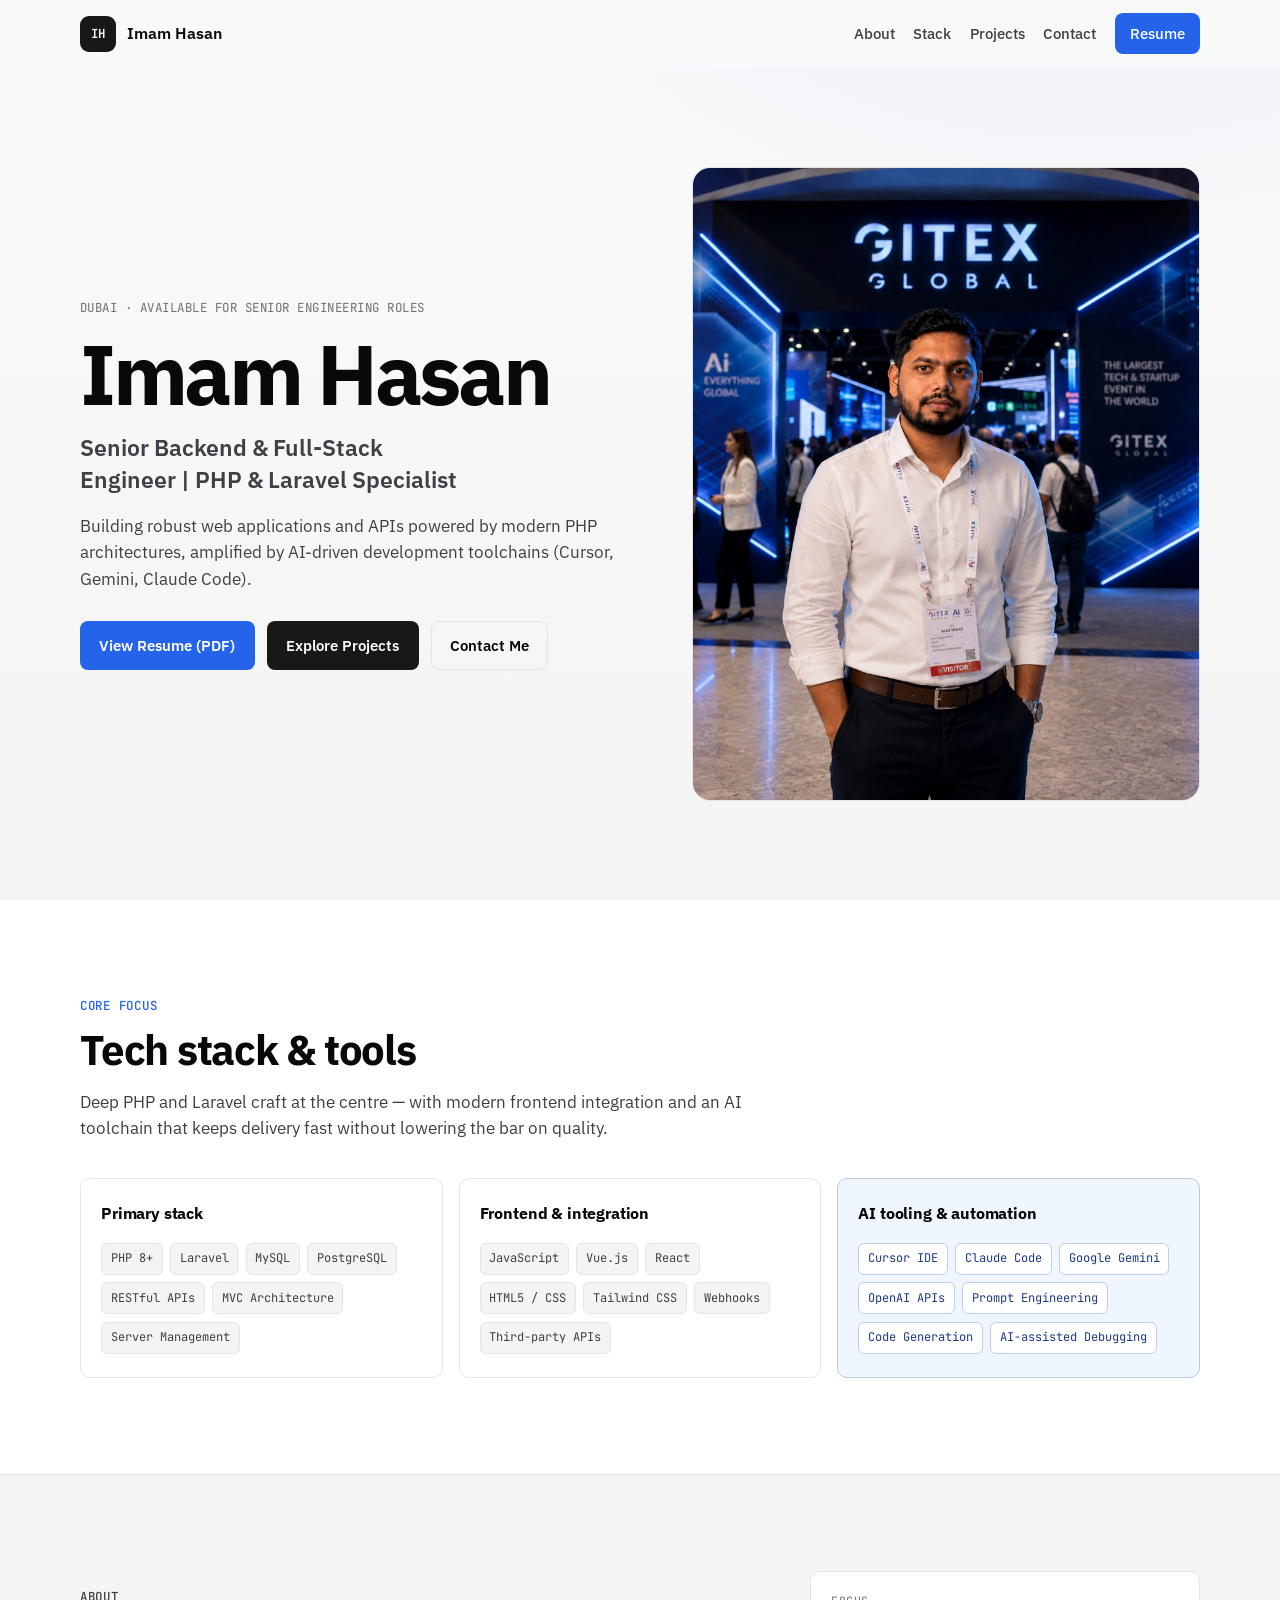
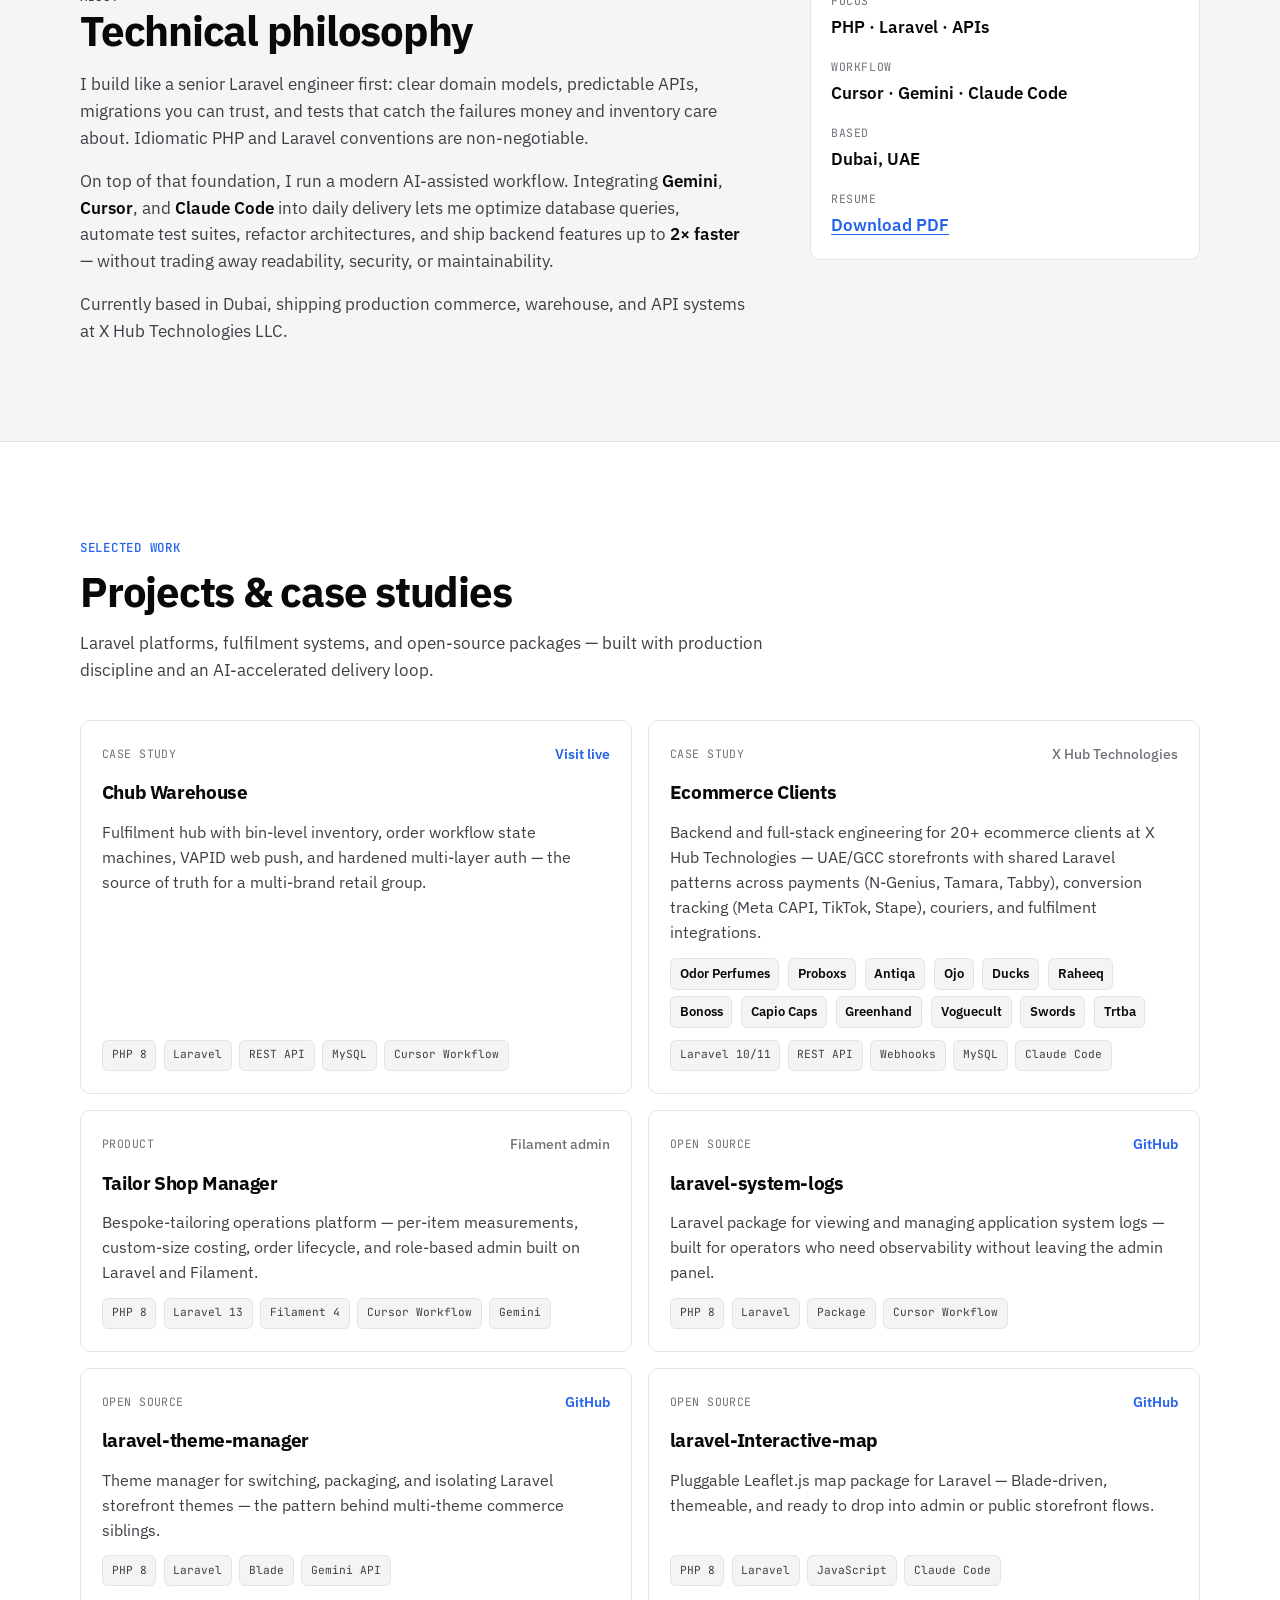
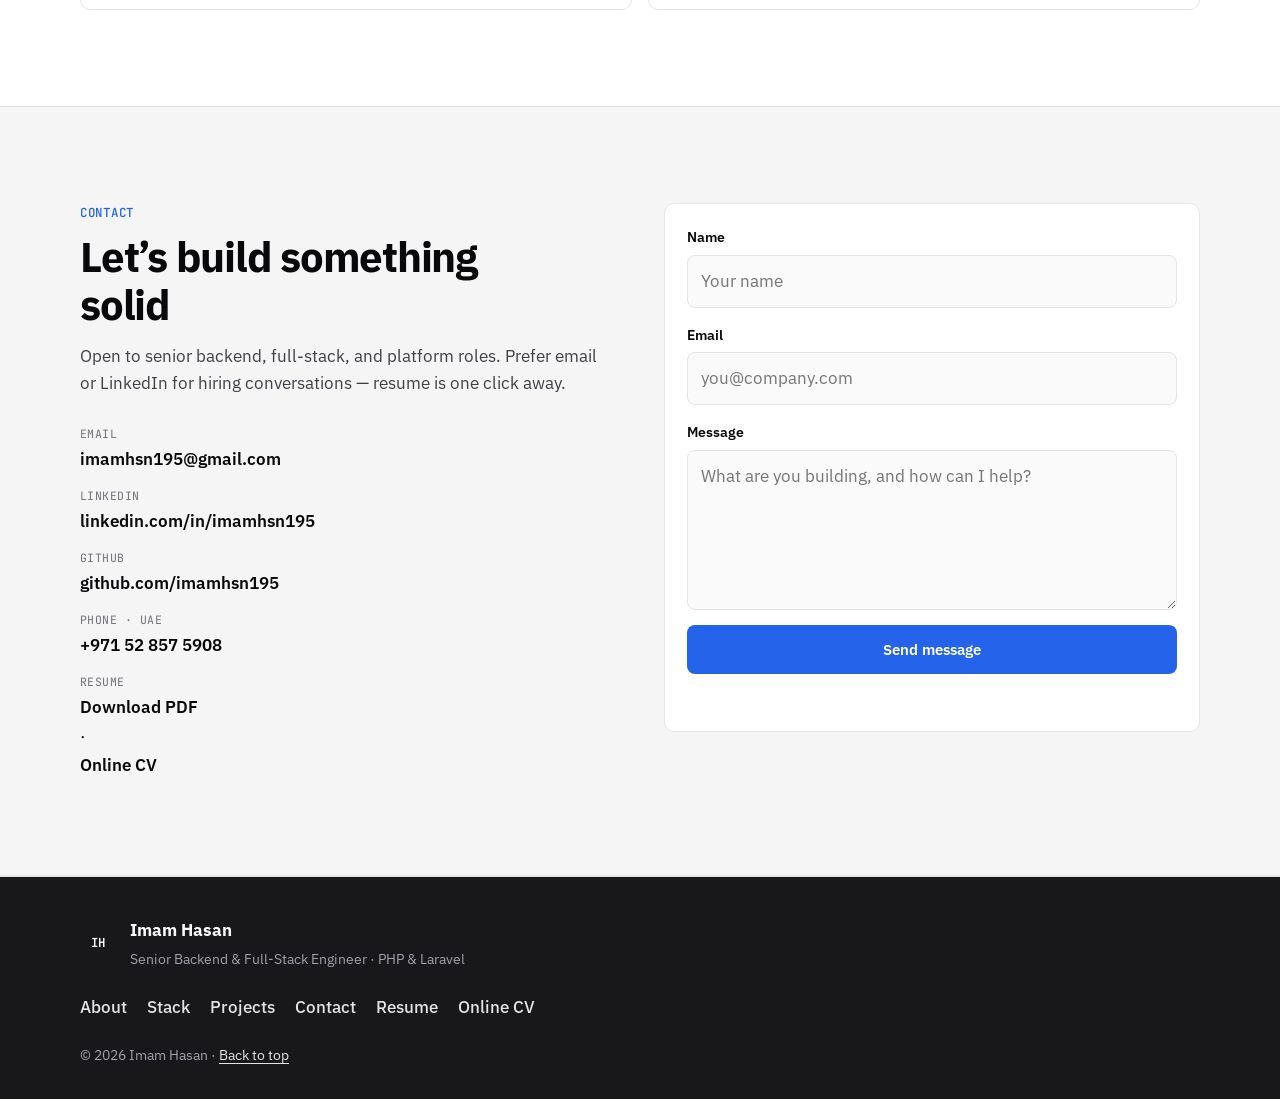
==== commit dc4e592c: "Refactor hero section layout and styles for improved responsiveness and visual appeal - Restructured" ====
--- a/index.html
+++ b/index.html
@@ -86,31 +86,33 @@
 
   <main id="main">
     <section class="hero" aria-labelledby="hero-brand">
-      <div class="hero-media" aria-hidden="true">
-        <img
-          src="assets/images/imamhasan/imam_hasan_gitex.png"
-          alt=""
-          width="819"
-          height="1024"
-          fetchpriority="high"
-        />
-      </div>
-
-      <div class="shell hero-content">
-        <p class="hero-eyebrow">Dubai · Available for senior engineering roles</p>
-        <h1 id="hero-brand" class="hero-brand">Imam Hasan</h1>
-        <p class="hero-role">Senior Backend &amp; Full-Stack Engineer | PHP &amp; Laravel Specialist</p>
-        <p class="hero-tagline">
-          Building robust web applications and APIs powered by modern PHP architectures,
-          amplified by AI-driven development toolchains (Cursor, Gemini, Claude Code).
-        </p>
-        <div class="hero-actions">
-          <a class="btn btn-primary" href="assets/Imam_Hasan_CV.pdf" download="Imam_Hasan_CV.pdf">
-            View Resume (PDF)
-          </a>
-          <a class="btn btn-secondary" href="#projects">Explore Projects</a>
-          <a class="btn btn-ghost" href="#contact">Contact Me</a>
-        </div>
+      <div class="shell hero-grid">
+        <div class="hero-content">
+          <p class="hero-eyebrow">Dubai · Available for senior engineering roles</p>
+          <h1 id="hero-brand" class="hero-brand">Imam Hasan</h1>
+          <p class="hero-role">Senior Backend &amp; Full-Stack Engineer | PHP &amp; Laravel Specialist</p>
+          <p class="hero-tagline">
+            Building robust web applications and APIs powered by modern PHP architectures,
+            amplified by AI-driven development toolchains (Cursor, Gemini, Claude Code).
+          </p>
+          <div class="hero-actions">
+            <a class="btn btn-primary" href="assets/Imam_Hasan_CV.pdf" download="Imam_Hasan_CV.pdf">
+              View Resume (PDF)
+            </a>
+            <a class="btn btn-secondary" href="#projects">Explore Projects</a>
+            <a class="btn btn-ghost" href="#contact">Contact Me</a>
+          </div>
+        </div>
+
+        <figure class="hero-media">
+          <img
+            src="assets/images/imamhasan/imam_hasan_gitex.png"
+            alt="Imam Hasan at GITEX Global, Dubai"
+            width="819"
+            height="1024"
+            fetchpriority="high"
+          />
+        </figure>
       </div>
     </section>
 
--- a/styles.css
+++ b/styles.css
@@ -254,41 +254,44 @@
   position: relative;
   min-height: calc(100svh - var(--header-h));
   display: grid;
-  align-items: end;
+  align-items: center;
   overflow: hidden;
   isolation: isolate;
+  padding: clamp(2rem, 5vw, 3.5rem) 0;
+}
+
+.hero-grid {
+  display: grid;
+  grid-template-columns: minmax(0, 1.05fr) minmax(280px, 0.95fr);
+  gap: clamp(1.5rem, 4vw, 3.5rem);
+  align-items: center;
 }
 
 .hero-media {
-  position: absolute;
-  inset: 0;
-  z-index: -1;
+  position: relative;
+  margin: 0;
+  border-radius: 18px;
+  overflow: hidden;
+  aspect-ratio: 4 / 5;
+  max-height: min(72vh, 640px);
+  background: var(--bg-alt);
+  border: 1px solid var(--line);
 }
 
 .hero-media img {
   width: 100%;
   height: 100%;
   object-fit: cover;
-  /* Anchor near the face — avoid cropping the head at the top */
-  object-position: 70% 12%;
-  filter: grayscale(0.15) contrast(1.05);
-}
-
-.hero-media::after {
-  content: "";
-  position: absolute;
-  inset: 0;
-  background:
-    linear-gradient(90deg, rgba(250, 250, 250, 0.97) 0%, rgba(250, 250, 250, 0.88) 42%, rgba(250, 250, 250, 0.35) 68%, rgba(250, 250, 250, 0.15) 100%),
-    linear-gradient(0deg, rgba(250, 250, 250, 0.92) 0%, transparent 38%);
+  /* Head through torso — not a tight face crop */
+  object-position: 50% 12%;
+  filter: grayscale(0.08) contrast(1.04);
 }
 
 .hero-content {
-  padding: clamp(3rem, 8vw, 6rem) 0 clamp(3.5rem, 7vw, 5.5rem);
-  max-width: 40rem;
-  margin-left: max(calc((100% - var(--shell)) / 2), 1.25rem);
-  margin-right: auto;
-  width: min(40rem, calc(100% - 2.5rem));
+  padding: 0;
+  max-width: 38rem;
+  width: auto;
+  margin: 0;
 }
 
 .hero-eyebrow {
@@ -302,7 +305,7 @@
 
 .hero-brand {
   margin: 0;
-  font-size: clamp(3rem, 9vw, 5.5rem);
+  font-size: clamp(3rem, 8vw, 5.25rem);
   line-height: 0.95;
   letter-spacing: -0.04em;
   font-weight: 700;
@@ -820,21 +823,32 @@
     grid-template-columns: 1fr;
   }
 
+  .hero {
+    min-height: auto;
+    align-items: start;
+  }
+
+  .hero-grid {
+    grid-template-columns: 1fr;
+    gap: 1.75rem;
+  }
+
+  .hero-media {
+    order: -1;
+    max-height: min(52vh, 420px);
+    aspect-ratio: 5 / 4;
+    width: 100%;
+  }
+
   .hero-media img {
-    object-position: 68% 8%;
-  }
-
-  .hero-media::after {
-    background:
-      linear-gradient(180deg, rgba(250, 250, 250, 0.55) 0%, rgba(250, 250, 250, 0.92) 58%, rgba(250, 250, 250, 0.98) 100%),
-      linear-gradient(90deg, rgba(250, 250, 250, 0.7), transparent 55%);
+    object-position: 50% 18%;
   }
 
   .hero-content {
     max-width: none;
-    width: var(--shell);
-    margin-inline: auto;
-    padding-top: clamp(4.5rem, 18vw, 7rem);
+    width: 100%;
+    margin: 0;
+    padding: 0;
   }
 }
 
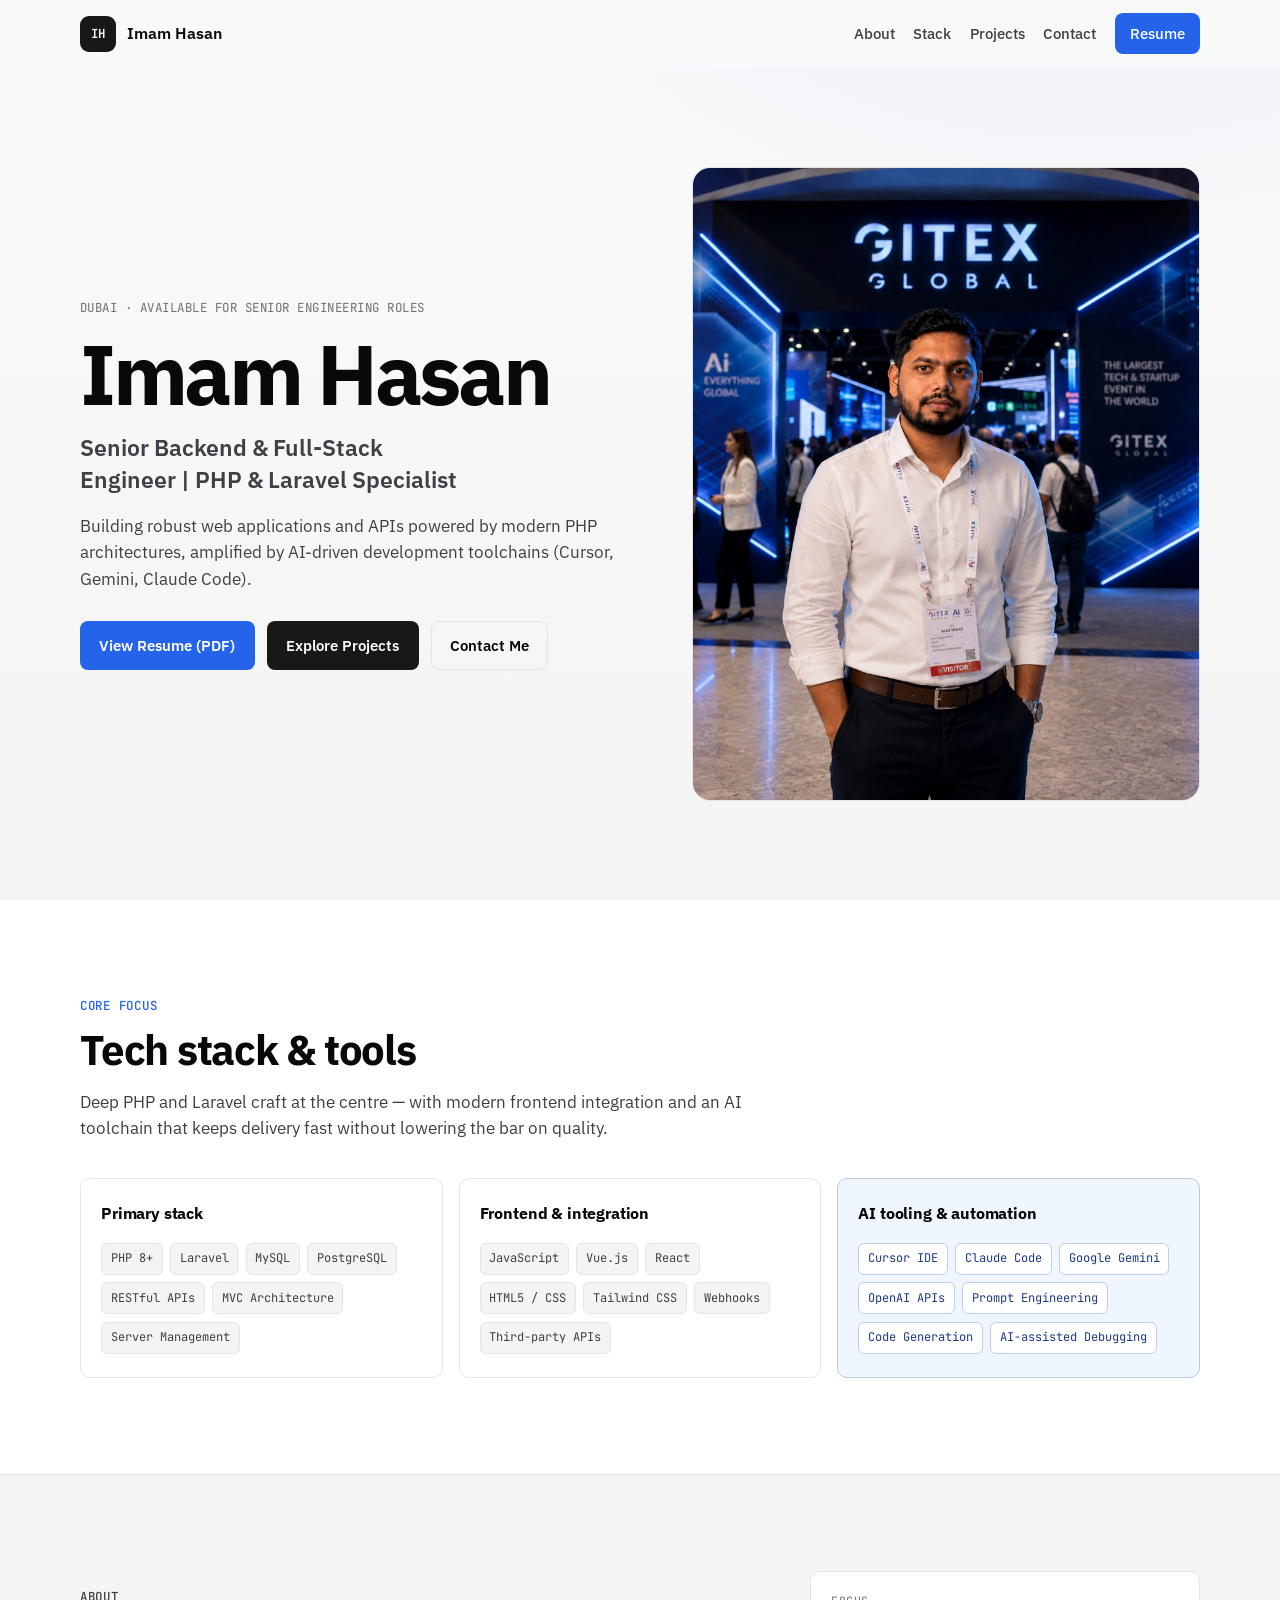
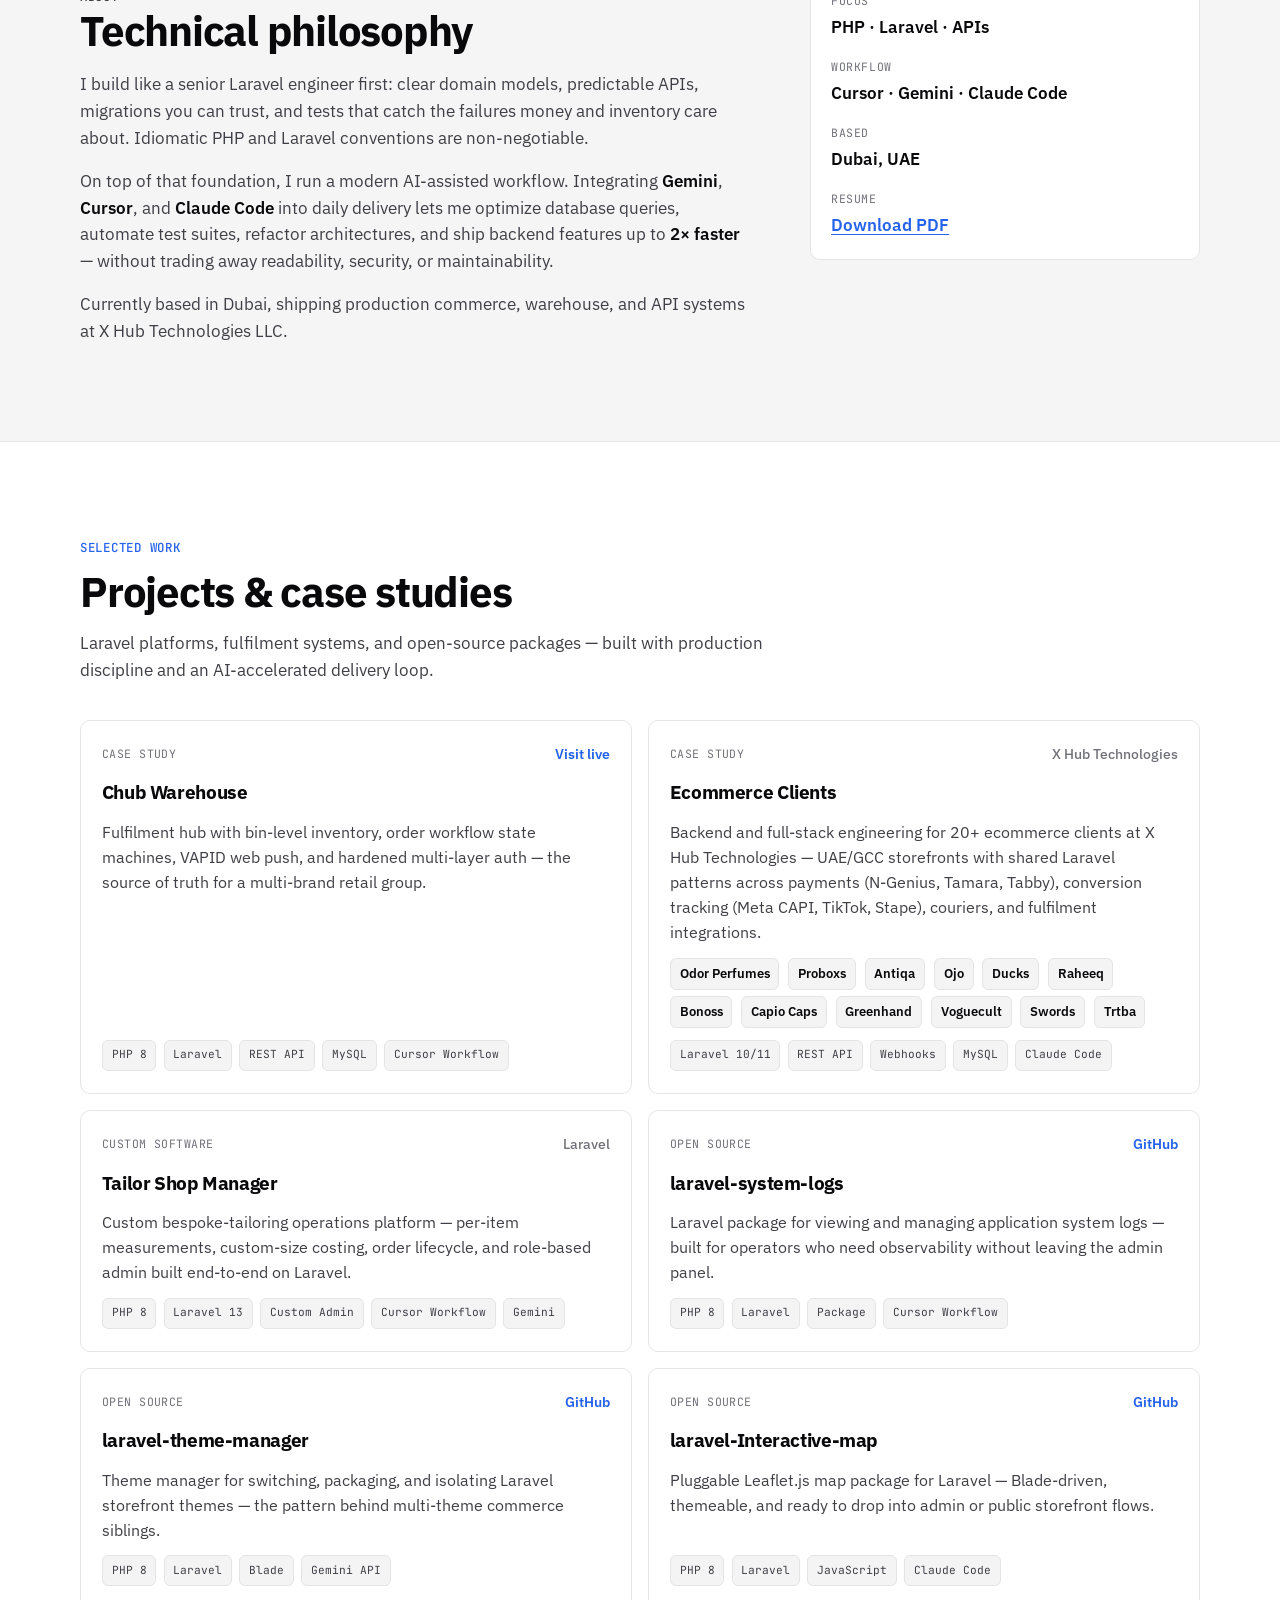
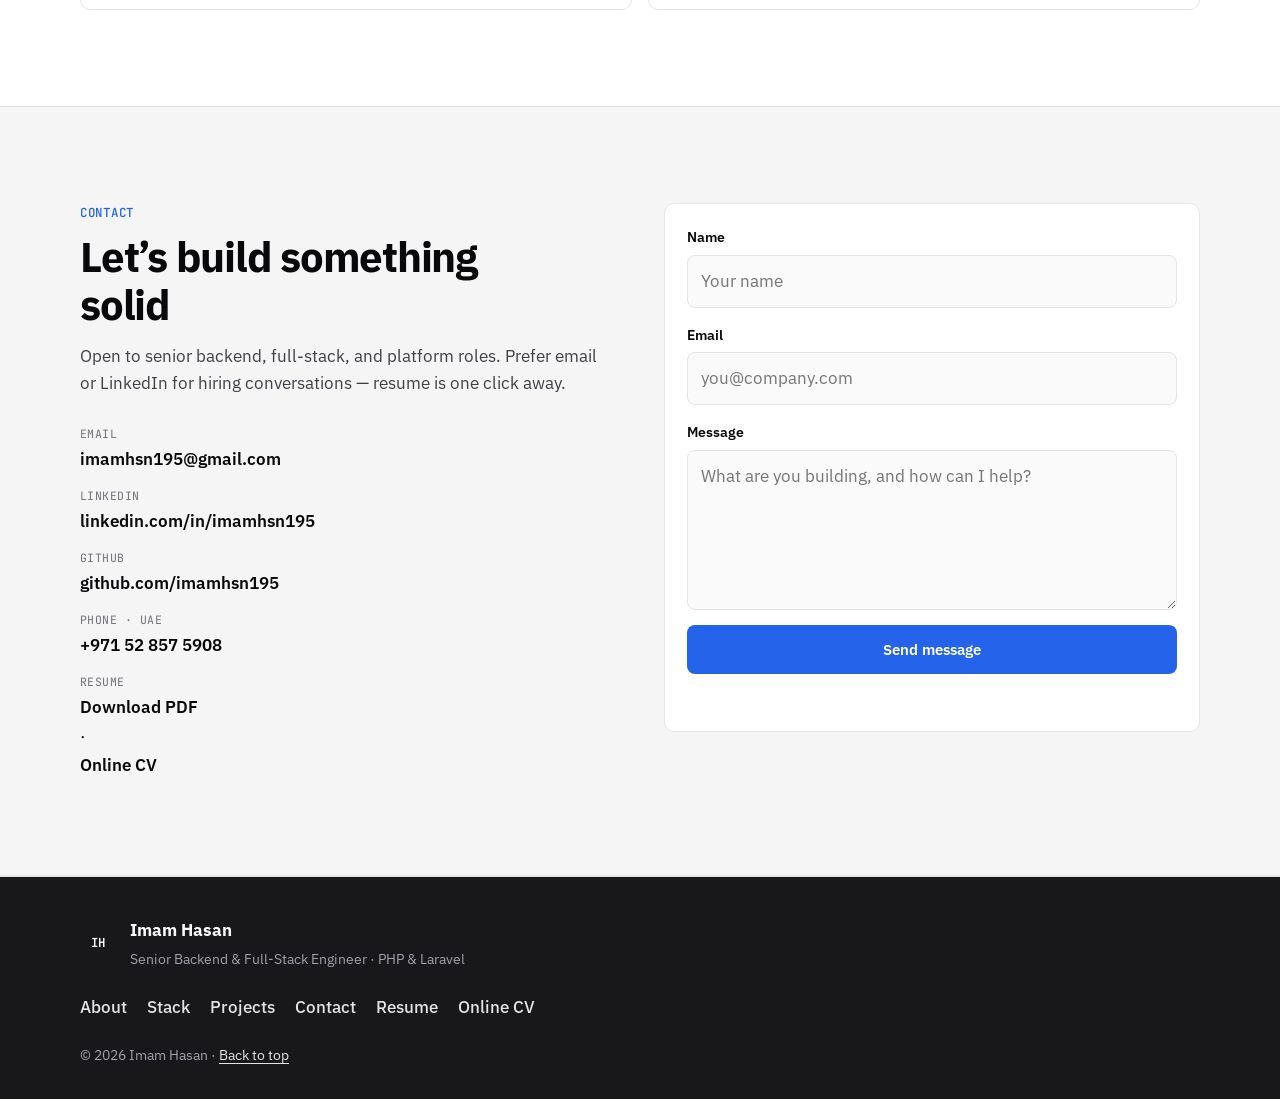
==== commit ef1e0441: "Update project card details in index.html - Changed project type from "Product" to "Custom software"" ====
--- a/index.html
+++ b/index.html
@@ -277,18 +277,18 @@
 
           <article class="project-card">
             <div class="project-meta">
-              <span class="project-type">Product</span>
-              <span class="project-link muted">Filament admin</span>
+              <span class="project-type">Custom software</span>
+              <span class="project-link muted">Laravel</span>
             </div>
             <h3>Tailor Shop Manager</h3>
             <p>
-              Bespoke-tailoring operations platform — per-item measurements, custom-size costing,
-              order lifecycle, and role-based admin built on Laravel and Filament.
+              Custom bespoke-tailoring operations platform — per-item measurements, custom-size costing,
+              order lifecycle, and role-based admin built end-to-end on Laravel.
             </p>
             <ul class="tag-list tag-list-sm">
               <li>PHP 8</li>
               <li>Laravel 13</li>
-              <li>Filament 4</li>
+              <li>Custom Admin</li>
               <li>Cursor Workflow</li>
               <li>Gemini</li>
             </ul>
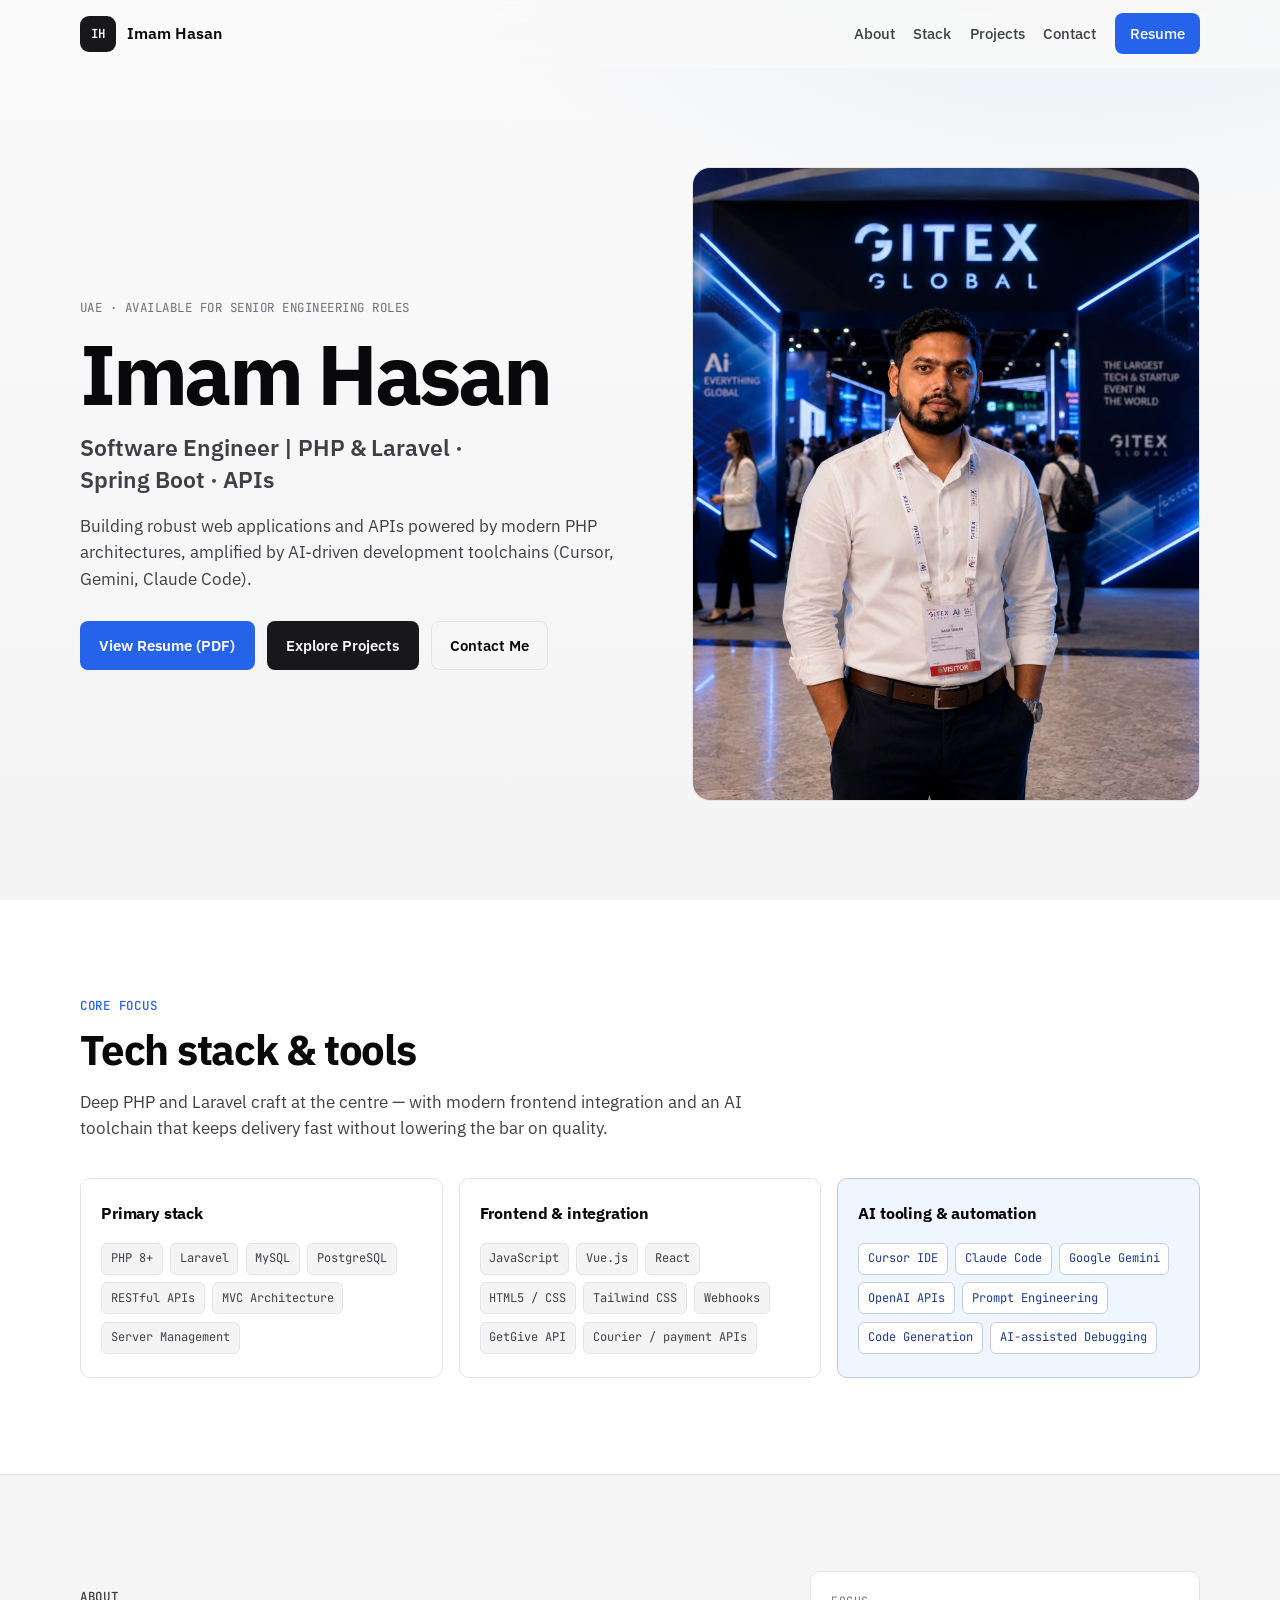
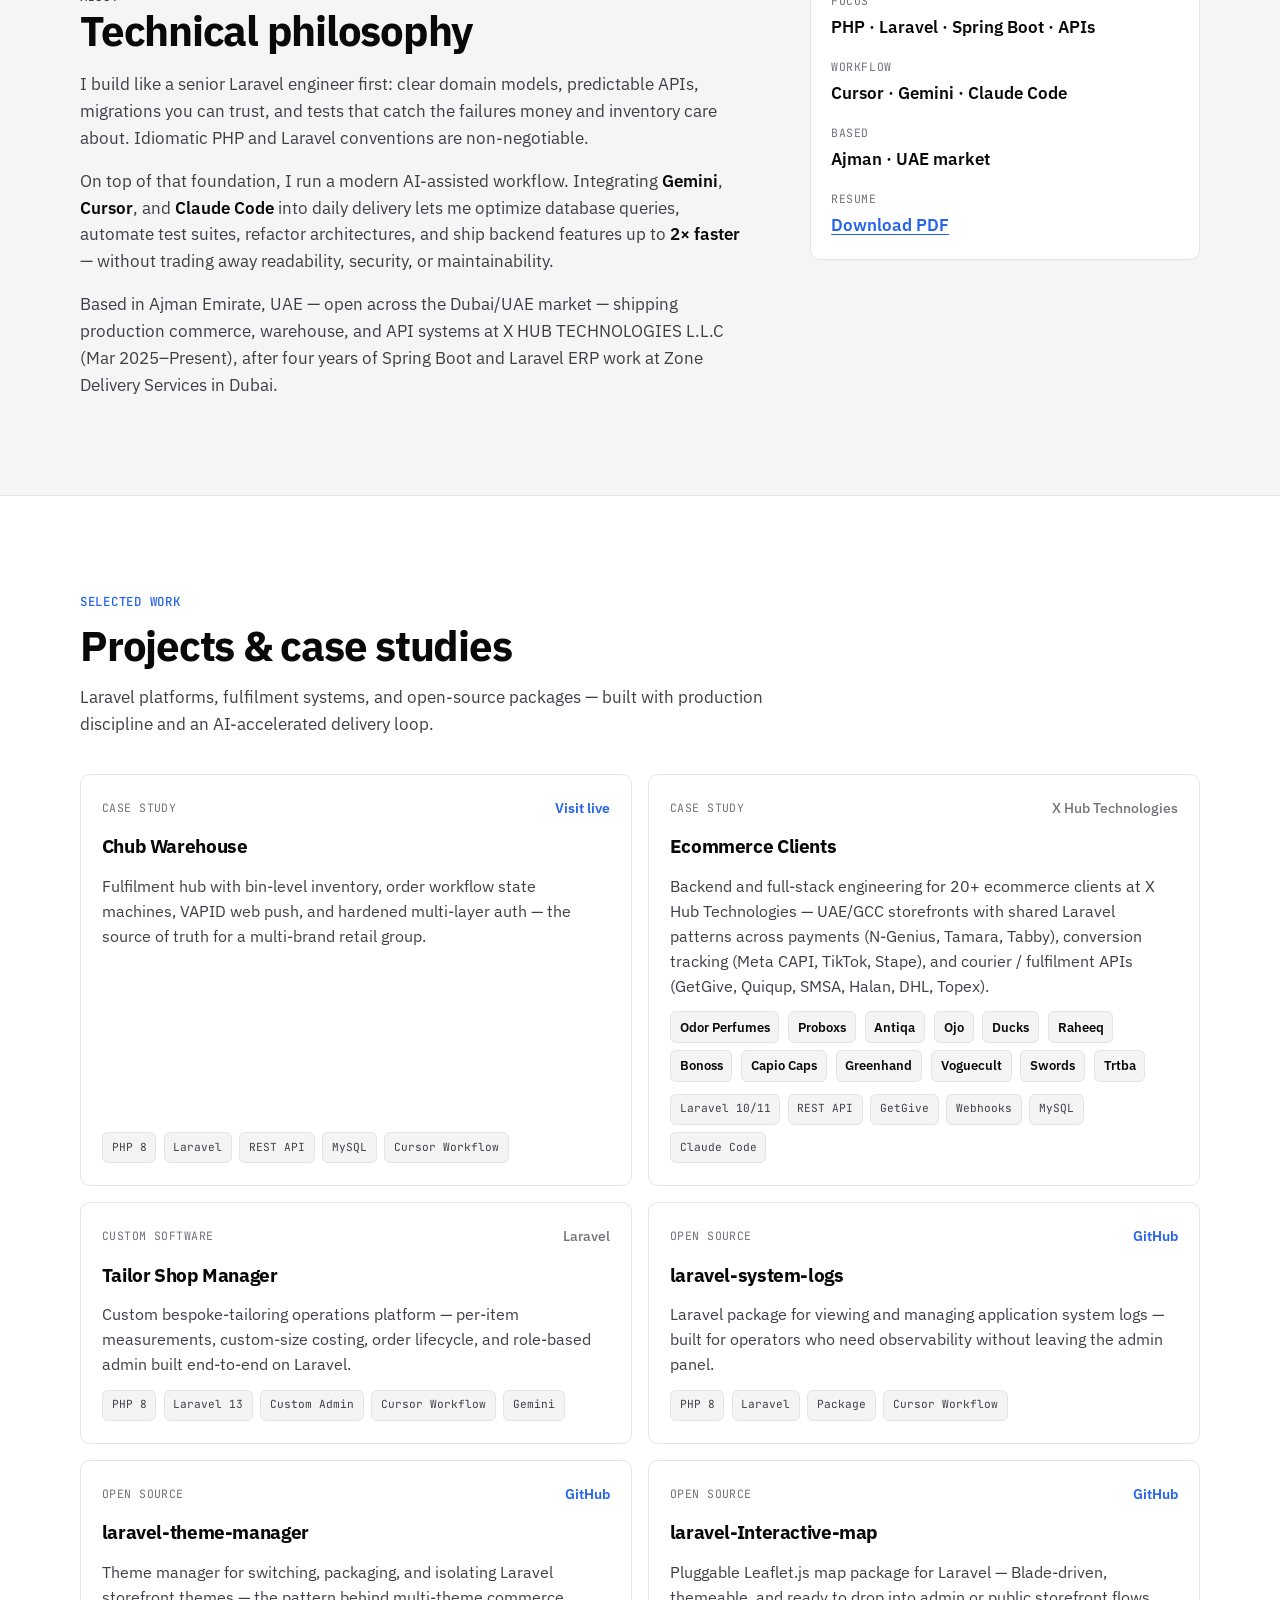
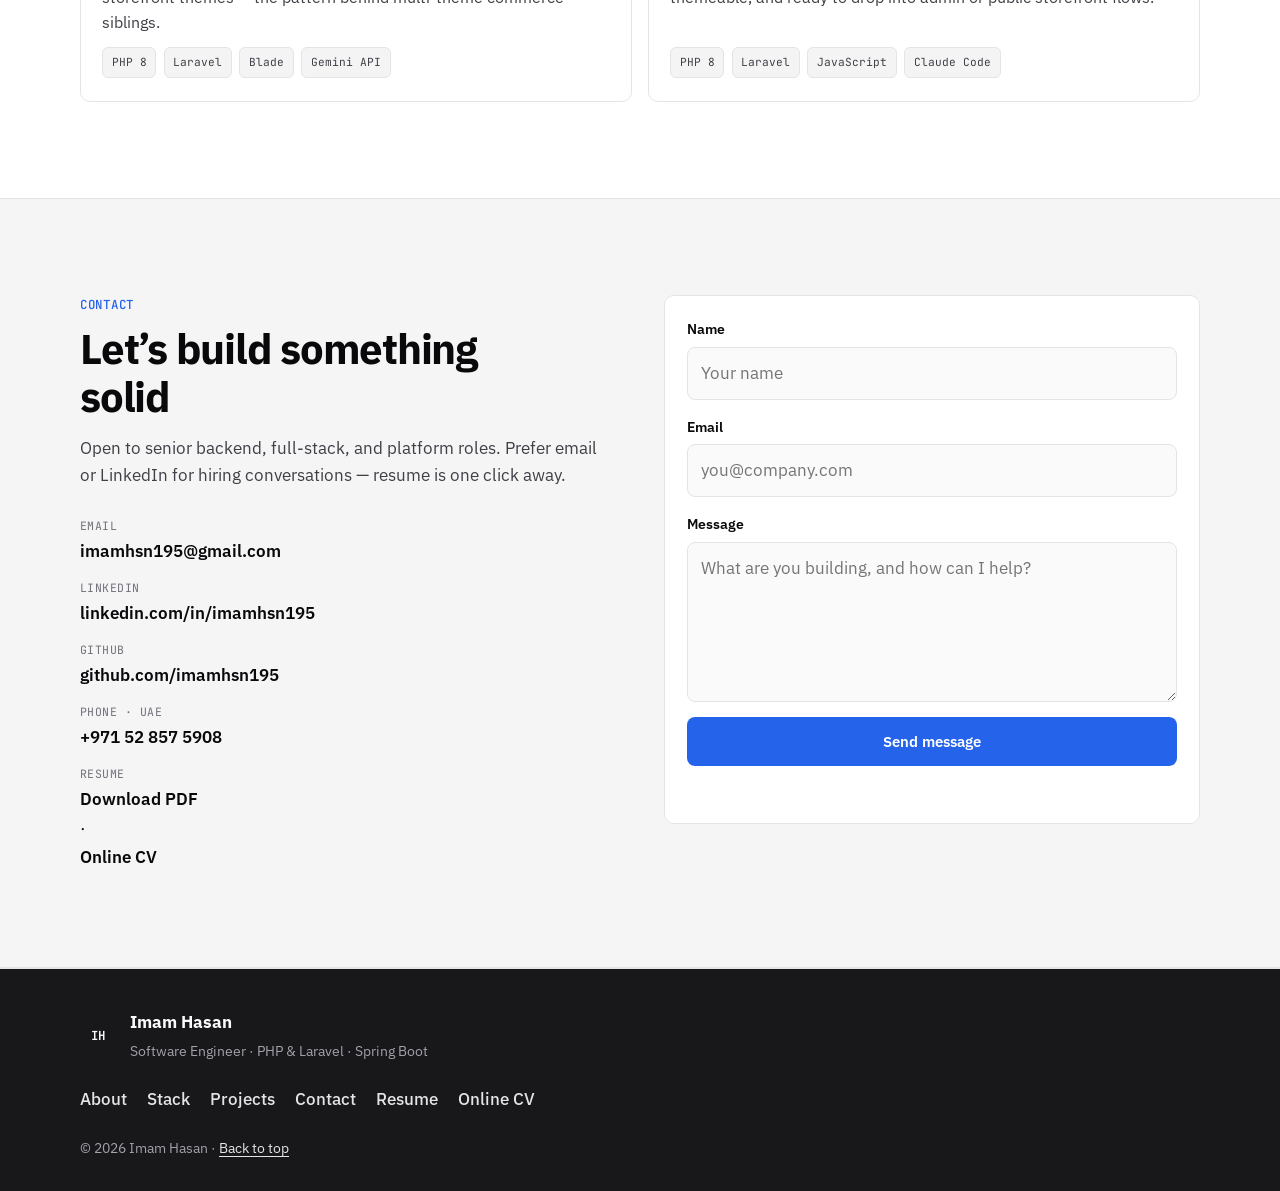
==== commit a0b9e40f: "Align portfolio CV and About with LinkedIn employer timeline. Remove Elite Zone / Nolo experience in" ====
--- a/index.html
+++ b/index.html
@@ -39,20 +39,21 @@
     "name": "Imam Hasan",
     "url": "https://imamhasan.me",
     "image": "https://imamhasan.me/assets/images/imamhasan/imam_hasan_gitex.png",
-    "jobTitle": "Senior Backend & Full-Stack Engineer",
-    "description": "PHP and Laravel specialist building robust web applications and APIs, amplified by AI-driven development toolchains.",
+    "jobTitle": "Software Engineer",
+    "description": "Software Engineer specialising in Java Spring Boot, Laravel, and API development for ERP, ecommerce, and fulfilment systems.",
     "email": "mailto:imamhsn195@gmail.com",
     "telephone": "+971528575908",
     "worksFor": {
       "@type": "Organization",
-      "name": "X Hub Technologies LLC"
+      "name": "X HUB TECHNOLOGIES L.L.C"
     },
     "address": {
       "@type": "PostalAddress",
-      "addressLocality": "Dubai",
+      "addressLocality": "Ajman",
+      "addressRegion": "Ajman Emirate",
       "addressCountry": "AE"
     },
-    "knowsAbout": ["PHP", "Laravel", "MySQL", "PostgreSQL", "REST APIs", "Vue.js", "React", "Cursor", "Claude Code", "Gemini"],
+    "knowsAbout": ["PHP", "Laravel", "Java Spring Boot", "MySQL", "MongoDB", "REST APIs", "payment integrations", "courier APIs", "Vue.js", "React", "Cursor", "Claude Code", "Gemini"],
     "sameAs": [
       "https://github.com/imamhsn195",
       "https://www.linkedin.com/in/imamhsn195"
@@ -88,9 +89,9 @@
     <section class="hero" aria-labelledby="hero-brand">
       <div class="shell hero-grid">
         <div class="hero-content">
-          <p class="hero-eyebrow">Dubai · Available for senior engineering roles</p>
+          <p class="hero-eyebrow">UAE · Available for senior engineering roles</p>
           <h1 id="hero-brand" class="hero-brand">Imam Hasan</h1>
-          <p class="hero-role">Senior Backend &amp; Full-Stack Engineer | PHP &amp; Laravel Specialist</p>
+          <p class="hero-role">Software Engineer | PHP &amp; Laravel · Spring Boot · APIs</p>
           <p class="hero-tagline">
             Building robust web applications and APIs powered by modern PHP architectures,
             amplified by AI-driven development toolchains (Cursor, Gemini, Claude Code).
@@ -147,7 +148,8 @@
               <li>HTML5 / CSS</li>
               <li>Tailwind CSS</li>
               <li>Webhooks</li>
-              <li>Third-party APIs</li>
+              <li>GetGive API</li>
+              <li>Courier / payment APIs</li>
             </ul>
           </article>
 
@@ -185,8 +187,9 @@
             trading away readability, security, or maintainability.
           </p>
           <p>
-            Currently based in Dubai, shipping production commerce, warehouse, and API systems
-            at X Hub Technologies LLC.
+            Based in Ajman Emirate, UAE — open across the Dubai/UAE market — shipping production
+            commerce, warehouse, and API systems at X HUB TECHNOLOGIES L.L.C (Mar 2025–Present),
+            after four years of Spring Boot and Laravel ERP work at Zone Delivery Services in Dubai.
           </p>
         </div>
 
@@ -194,7 +197,7 @@
           <dl class="stat-list">
             <div>
               <dt>Focus</dt>
-              <dd>PHP · Laravel · APIs</dd>
+              <dd>PHP · Laravel · Spring Boot · APIs</dd>
             </div>
             <div>
               <dt>Workflow</dt>
@@ -202,7 +205,7 @@
             </div>
             <div>
               <dt>Based</dt>
-              <dd>Dubai, UAE</dd>
+              <dd>Ajman · UAE market</dd>
             </div>
             <div>
               <dt>Resume</dt>
@@ -250,7 +253,8 @@
             <p>
               Backend and full-stack engineering for 20+ ecommerce clients at X Hub Technologies —
               UAE/GCC storefronts with shared Laravel patterns across payments (N-Genius, Tamara, Tabby),
-              conversion tracking (Meta CAPI, TikTok, Stape), couriers, and fulfilment integrations.
+              conversion tracking (Meta CAPI, TikTok, Stape), and courier / fulfilment APIs
+              (GetGive, Quiqup, SMSA, Halan, DHL, Topex).
             </p>
             <ul class="client-links" aria-label="Selected ecommerce clients">
               <li><a href="https://odor.ae/" target="_blank" rel="noopener noreferrer">Odor Perfumes</a></li>
@@ -269,6 +273,7 @@
             <ul class="tag-list tag-list-sm">
               <li>Laravel 10/11</li>
               <li>REST API</li>
+              <li>GetGive</li>
               <li>Webhooks</li>
               <li>MySQL</li>
               <li>Claude Code</li>
@@ -417,7 +422,7 @@
         <span class="brand-mark" aria-hidden="true">IH</span>
         <div>
           <strong>Imam Hasan</strong>
-          <p>Senior Backend &amp; Full-Stack Engineer · PHP &amp; Laravel</p>
+          <p>Software Engineer · PHP &amp; Laravel · Spring Boot</p>
         </div>
       </div>
 
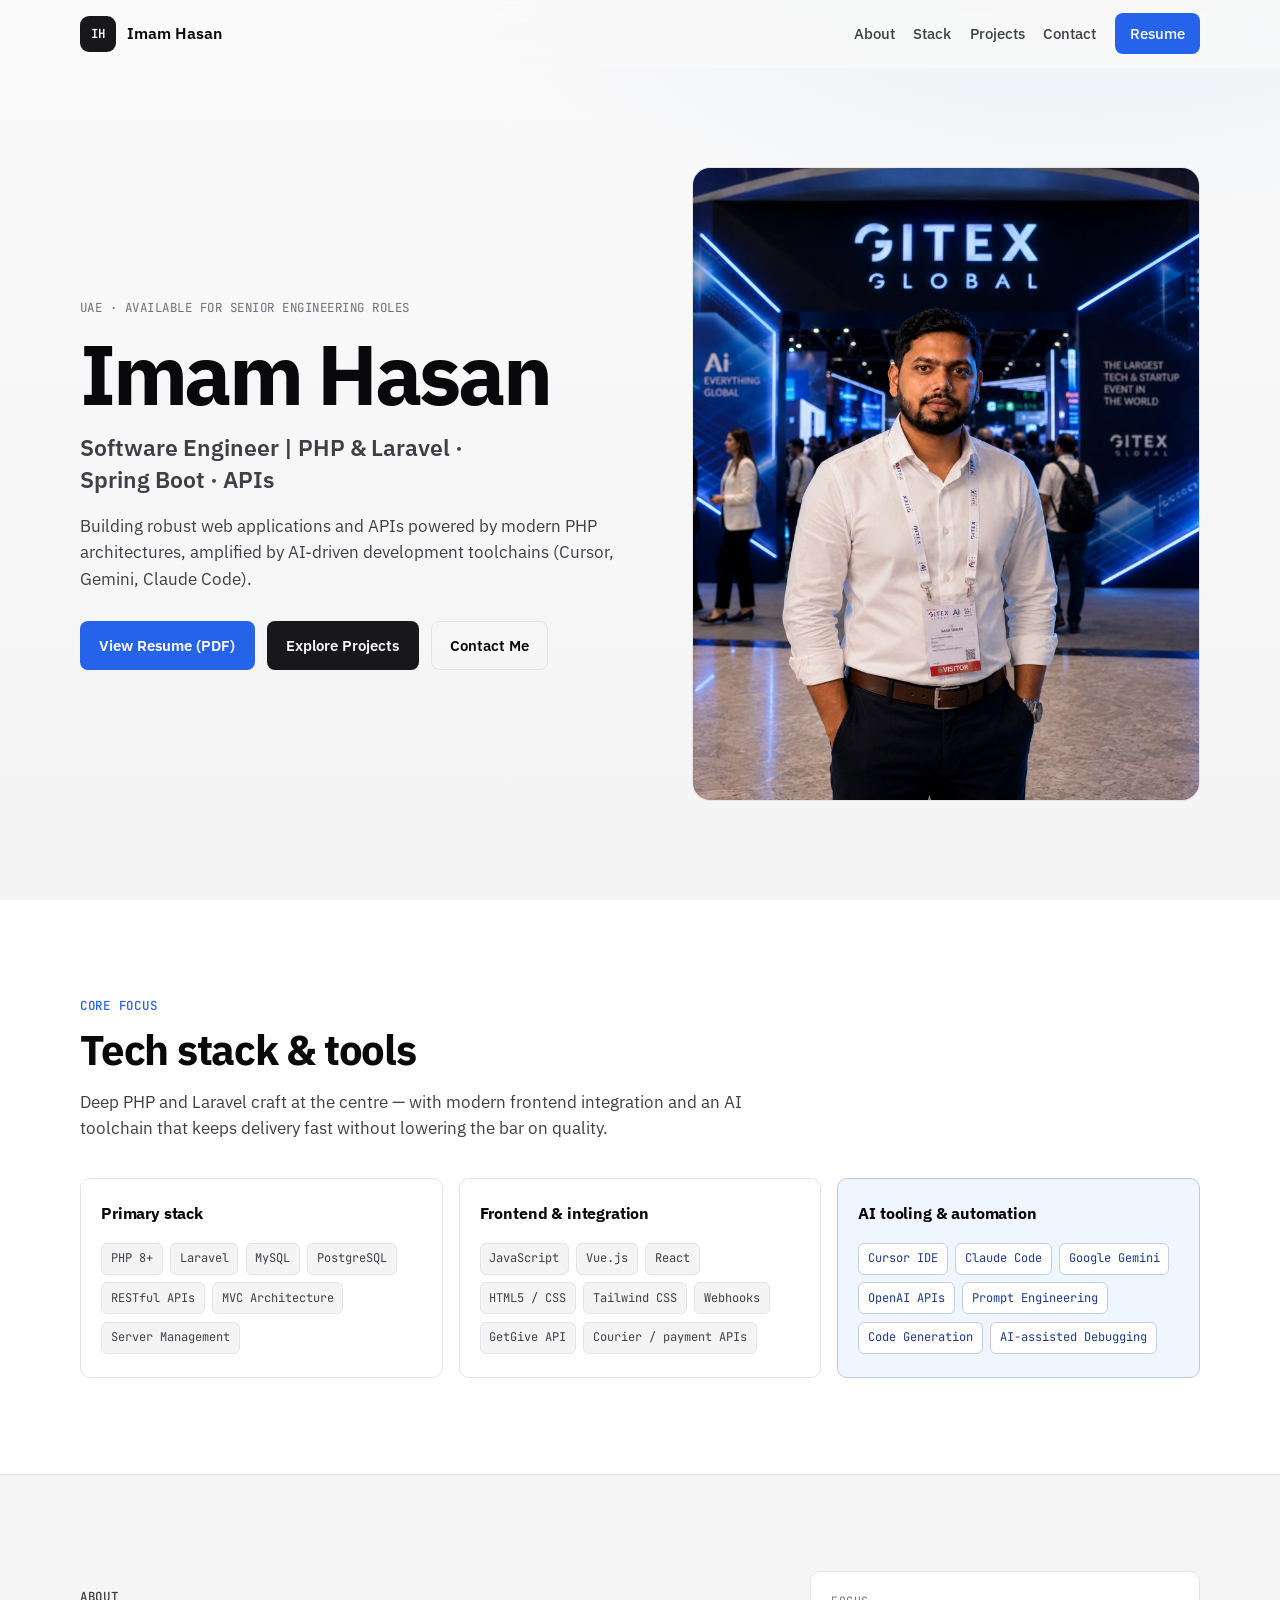
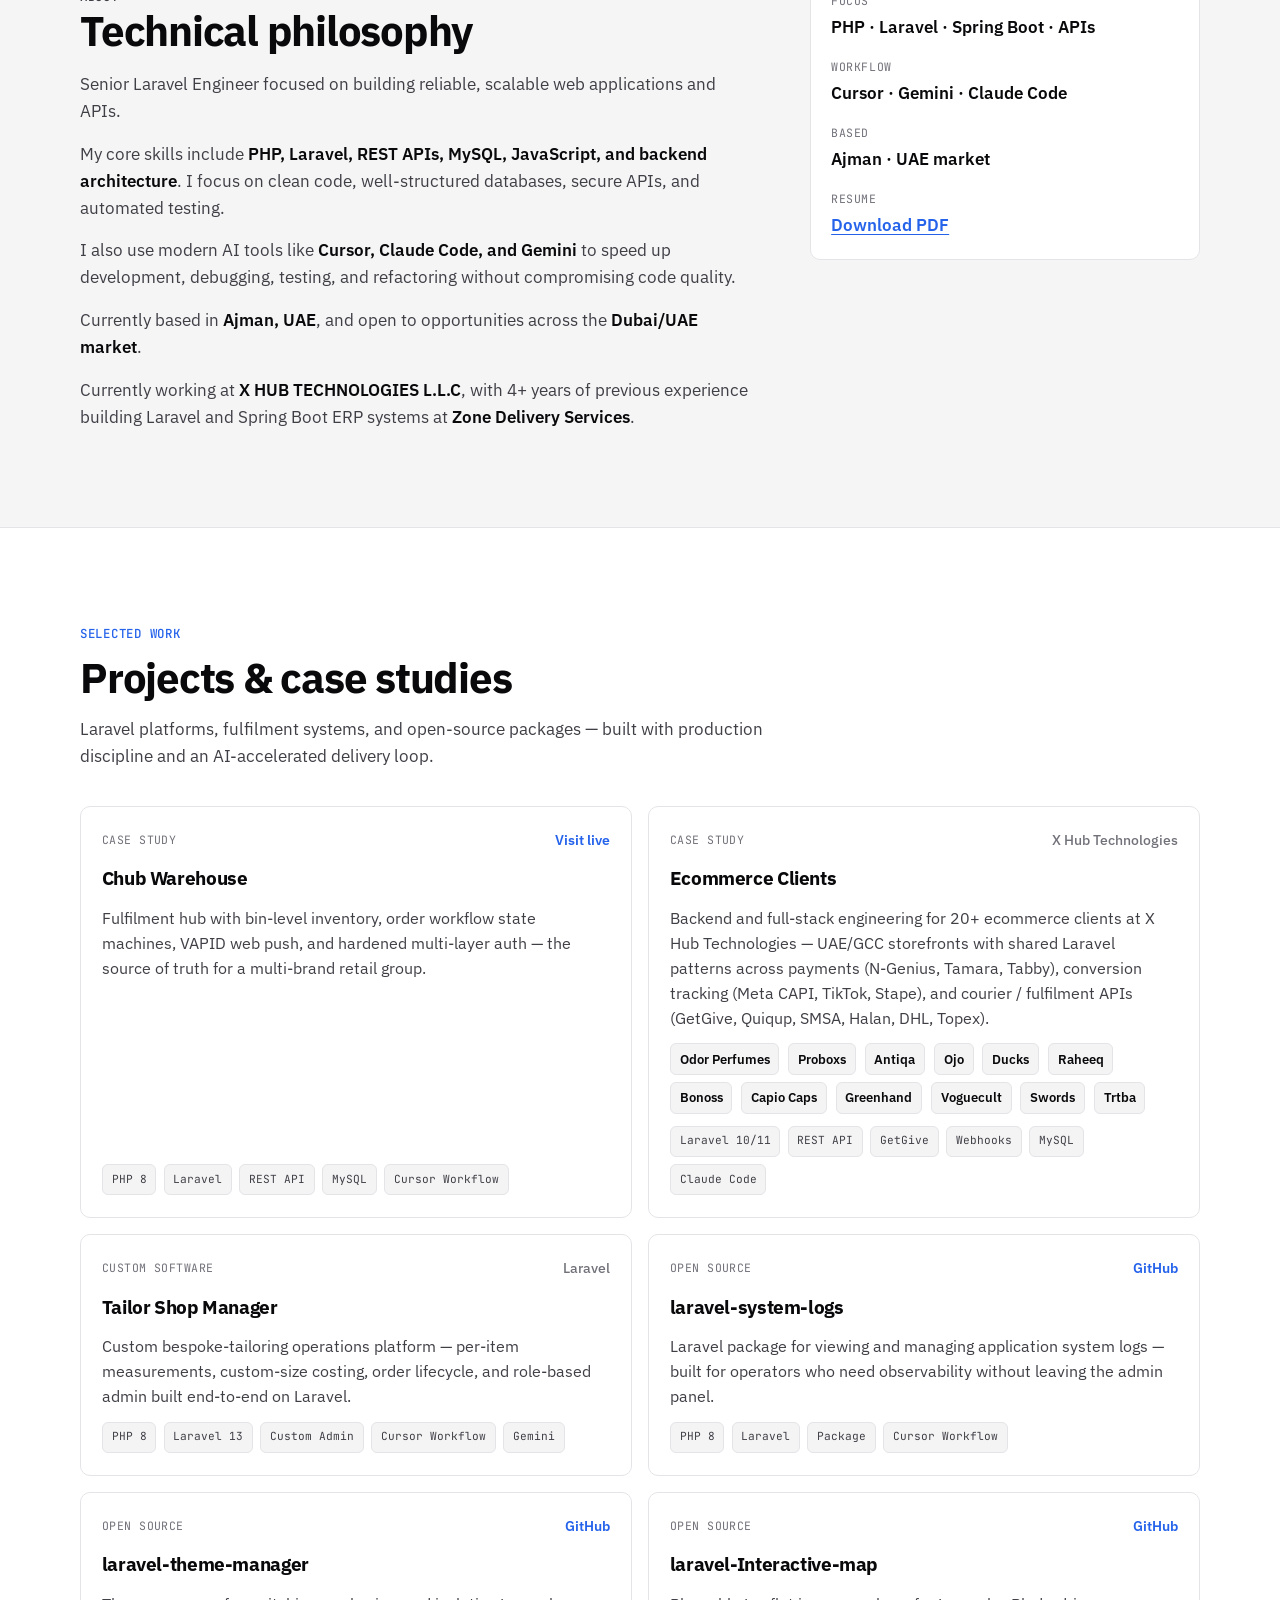
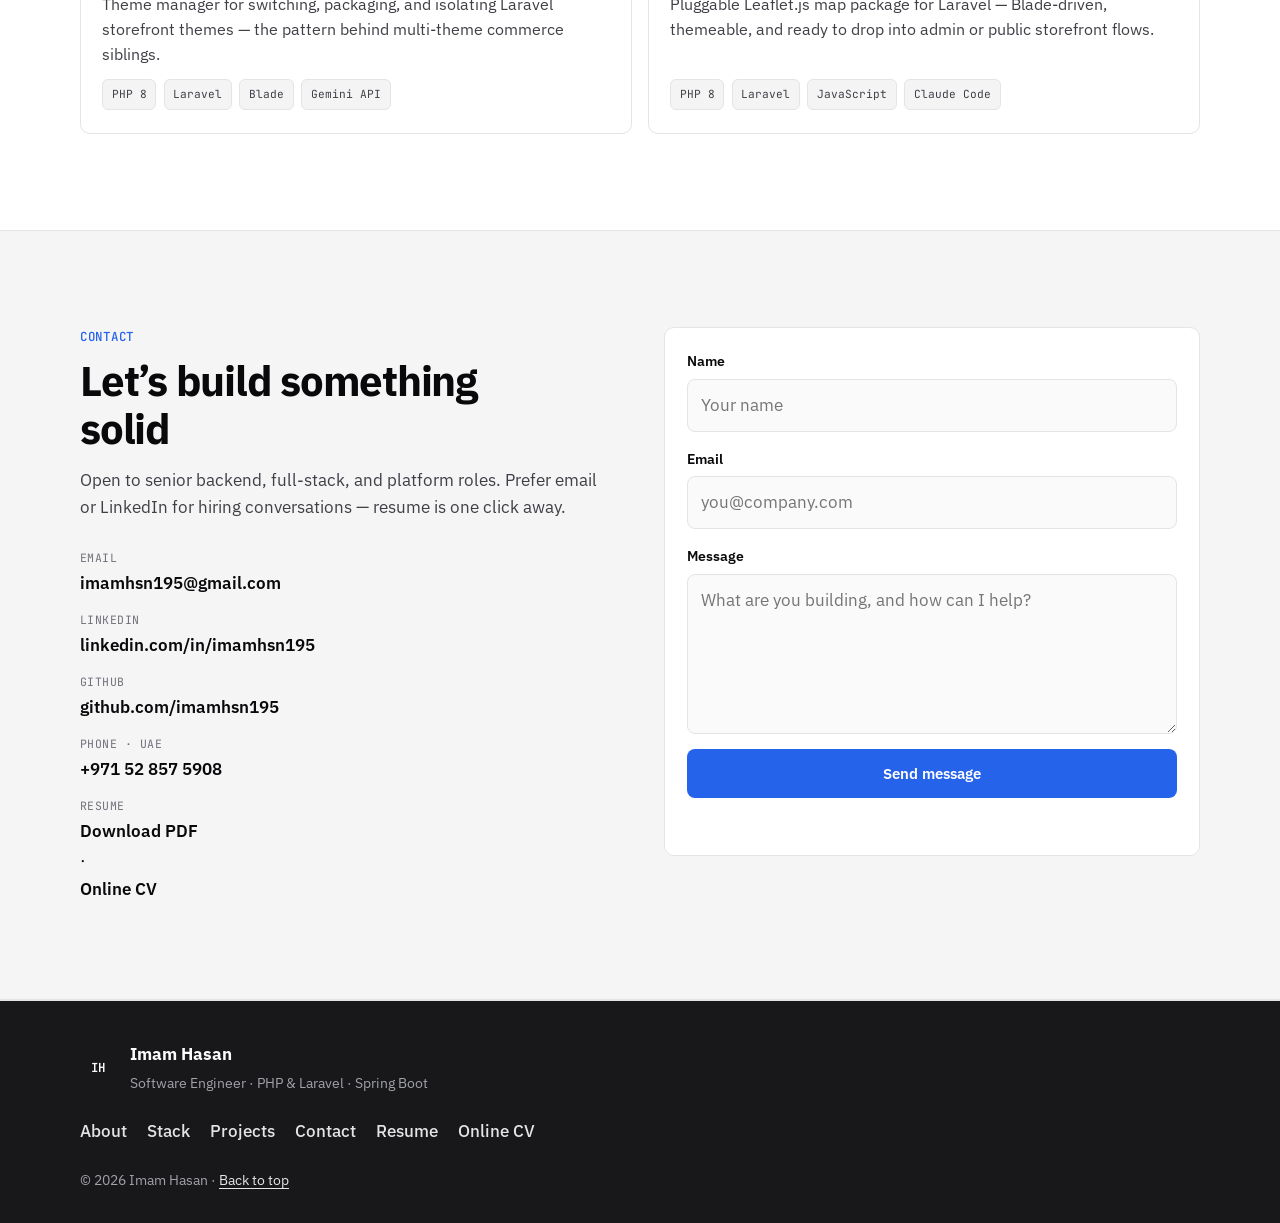
==== commit 350e9744: "Refresh About copy and replace downloadable CV with Naukrigulf Aug 2026 PDF. Co-authored-by: Cursor " ====
--- a/index.html
+++ b/index.html
@@ -76,7 +76,7 @@
         <a href="#stack">Stack</a>
         <a href="#projects">Projects</a>
         <a href="#contact">Contact</a>
-        <a class="nav-resume" href="assets/Imam_Hasan_CV.pdf" download="Imam_Hasan_CV.pdf">Resume</a>
+        <a class="nav-resume" href="assets/Imam_Hasan_Naukrigulf_CV_20Aug2026.pdf" download="Imam_Hasan_Naukrigulf_CV_20Aug2026.pdf">Resume</a>
       </nav>
 
       <button class="nav-toggle" id="navToggle" type="button" aria-expanded="false" aria-controls="siteNav" aria-label="Toggle menu">
@@ -97,7 +97,7 @@
             amplified by AI-driven development toolchains (Cursor, Gemini, Claude Code).
           </p>
           <div class="hero-actions">
-            <a class="btn btn-primary" href="assets/Imam_Hasan_CV.pdf" download="Imam_Hasan_CV.pdf">
+            <a class="btn btn-primary" href="assets/Imam_Hasan_Naukrigulf_CV_20Aug2026.pdf" download="Imam_Hasan_Naukrigulf_CV_20Aug2026.pdf">
               View Resume (PDF)
             </a>
             <a class="btn btn-secondary" href="#projects">Explore Projects</a>
@@ -175,21 +175,26 @@
           <p class="section-label">About</p>
           <h2 id="about-title" class="section-title">Technical philosophy</h2>
           <p>
-            I build like a senior Laravel engineer first: clear domain models, predictable APIs,
-            migrations you can trust, and tests that catch the failures money and inventory care about.
-            Idiomatic PHP and Laravel conventions are non-negotiable.
+            Senior Laravel Engineer focused on building reliable, scalable web applications and APIs.
           </p>
           <p>
-            On top of that foundation, I run a modern AI-assisted workflow. Integrating
-            <strong>Gemini</strong>, <strong>Cursor</strong>, and <strong>Claude Code</strong> into
-            daily delivery lets me optimize database queries, automate test suites, refactor
-            architectures, and ship backend features up to <strong>2× faster</strong> — without
-            trading away readability, security, or maintainability.
+            My core skills include
+            <strong>PHP, Laravel, REST APIs, MySQL, JavaScript, and backend architecture</strong>.
+            I focus on clean code, well-structured databases, secure APIs, and automated testing.
           </p>
           <p>
-            Based in Ajman Emirate, UAE — open across the Dubai/UAE market — shipping production
-            commerce, warehouse, and API systems at X HUB TECHNOLOGIES L.L.C (Mar 2025–Present),
-            after four years of Spring Boot and Laravel ERP work at Zone Delivery Services in Dubai.
+            I also use modern AI tools like
+            <strong>Cursor, Claude Code, and Gemini</strong>
+            to speed up development, debugging, testing, and refactoring without compromising code quality.
+          </p>
+          <p>
+            Currently based in <strong>Ajman, UAE</strong>, and open to opportunities across the
+            <strong>Dubai/UAE market</strong>.
+          </p>
+          <p>
+            Currently working at <strong>X HUB TECHNOLOGIES L.L.C</strong>, with 4+ years of previous
+            experience building Laravel and Spring Boot ERP systems at
+            <strong>Zone Delivery Services</strong>.
           </p>
         </div>
 
@@ -209,7 +214,7 @@
             </div>
             <div>
               <dt>Resume</dt>
-              <dd><a href="assets/Imam_Hasan_CV.pdf" download="Imam_Hasan_CV.pdf">Download PDF</a></dd>
+              <dd><a href="assets/Imam_Hasan_Naukrigulf_CV_20Aug2026.pdf" download="Imam_Hasan_Naukrigulf_CV_20Aug2026.pdf">Download PDF</a></dd>
             </div>
           </dl>
         </aside>
@@ -384,7 +389,7 @@
             </li>
             <li>
               <span>Resume</span>
-              <a href="assets/Imam_Hasan_CV.pdf" download="Imam_Hasan_CV.pdf">Download PDF</a>
+              <a href="assets/Imam_Hasan_Naukrigulf_CV_20Aug2026.pdf" download="Imam_Hasan_Naukrigulf_CV_20Aug2026.pdf">Download PDF</a>
               ·
               <a href="cv.html">Online CV</a>
             </li>
@@ -431,7 +436,7 @@
         <a href="#stack">Stack</a>
         <a href="#projects">Projects</a>
         <a href="#contact">Contact</a>
-        <a href="assets/Imam_Hasan_CV.pdf" download="Imam_Hasan_CV.pdf">Resume</a>
+        <a href="assets/Imam_Hasan_Naukrigulf_CV_20Aug2026.pdf" download="Imam_Hasan_Naukrigulf_CV_20Aug2026.pdf">Resume</a>
         <a href="cv.html">Online CV</a>
       </nav>
 
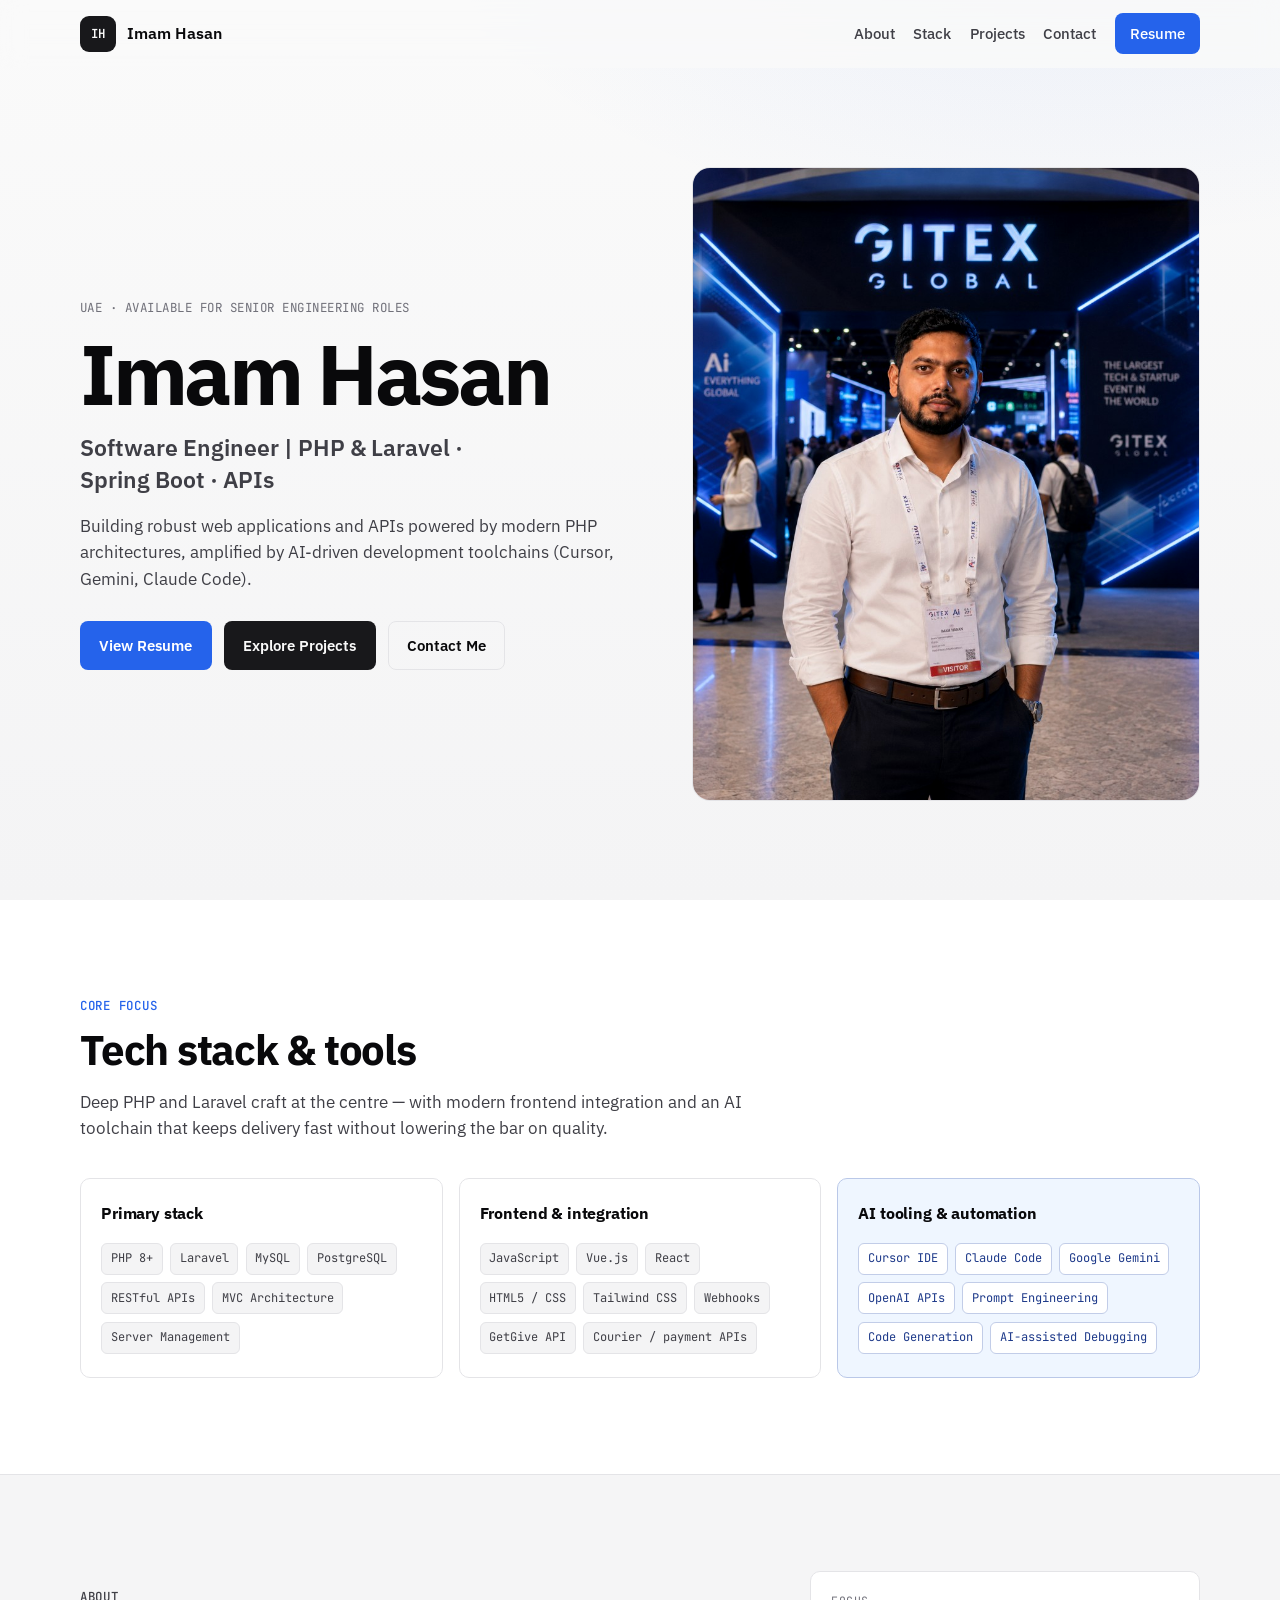
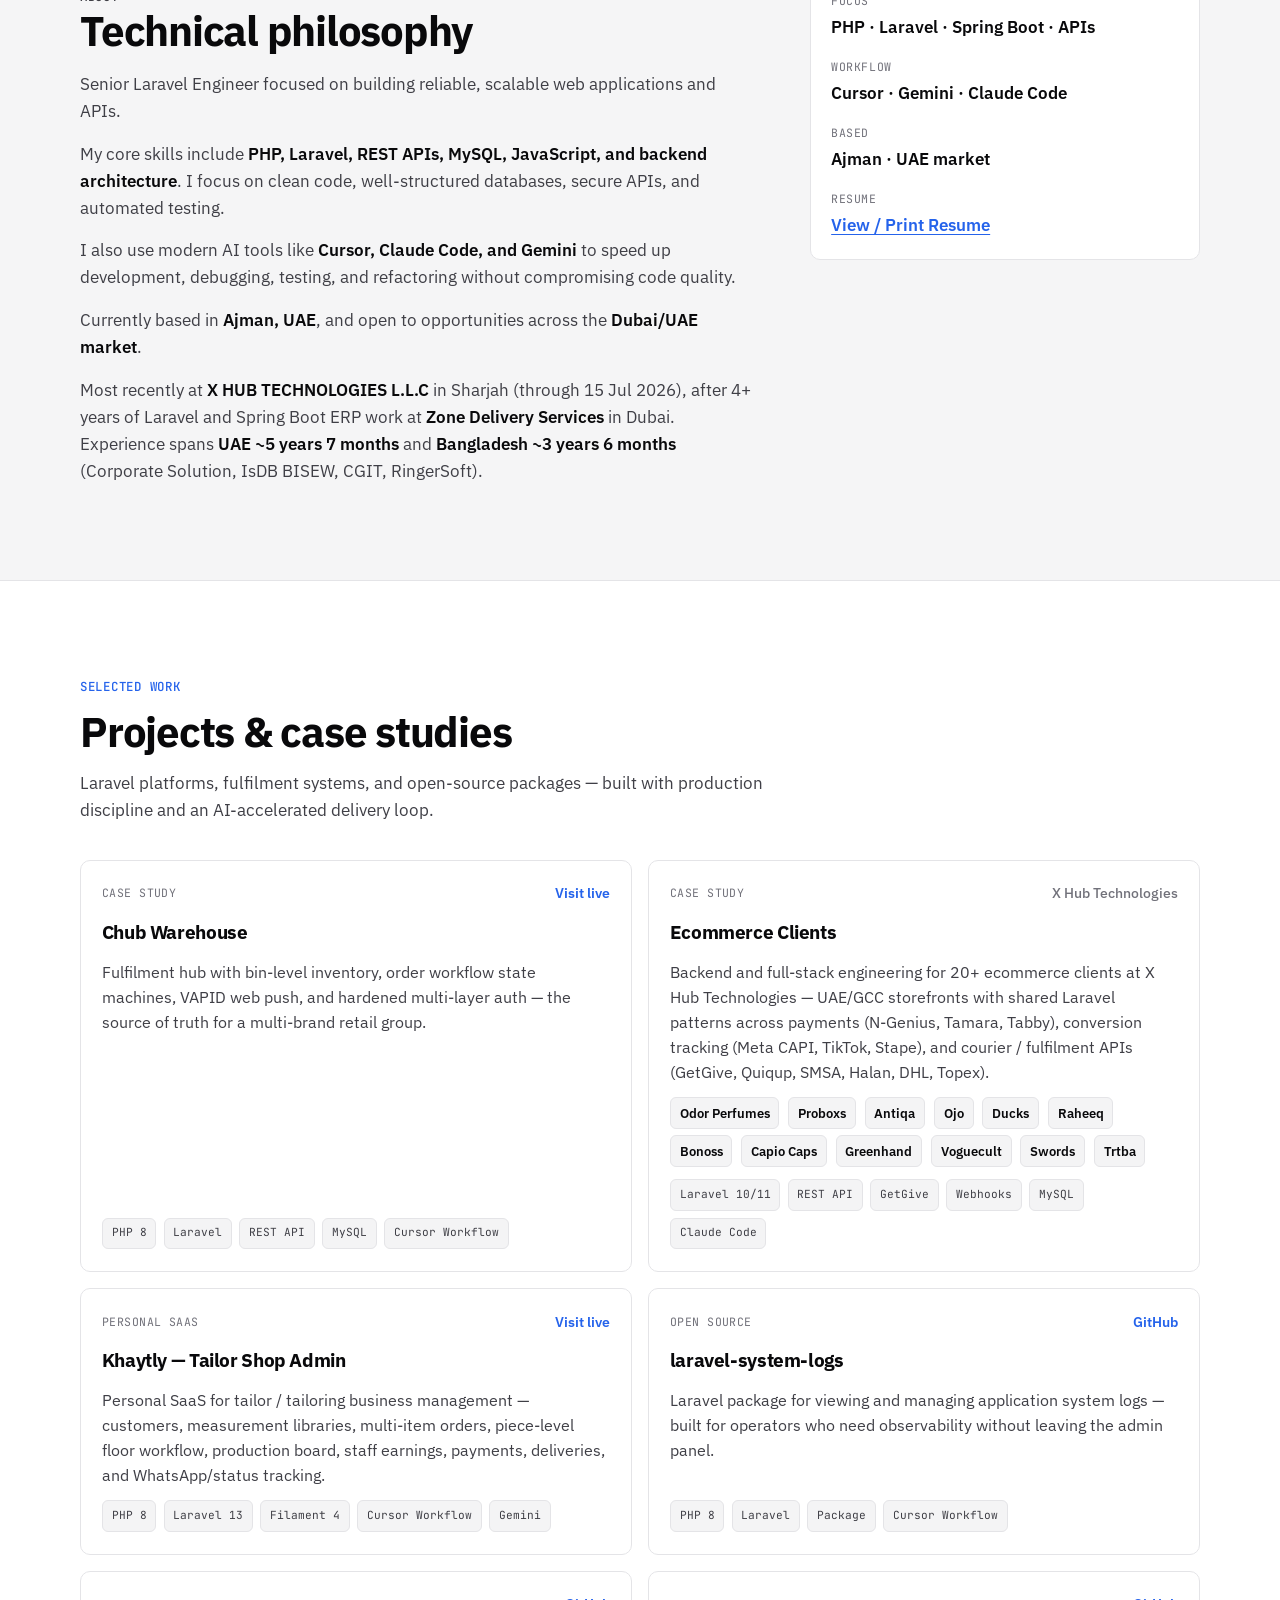
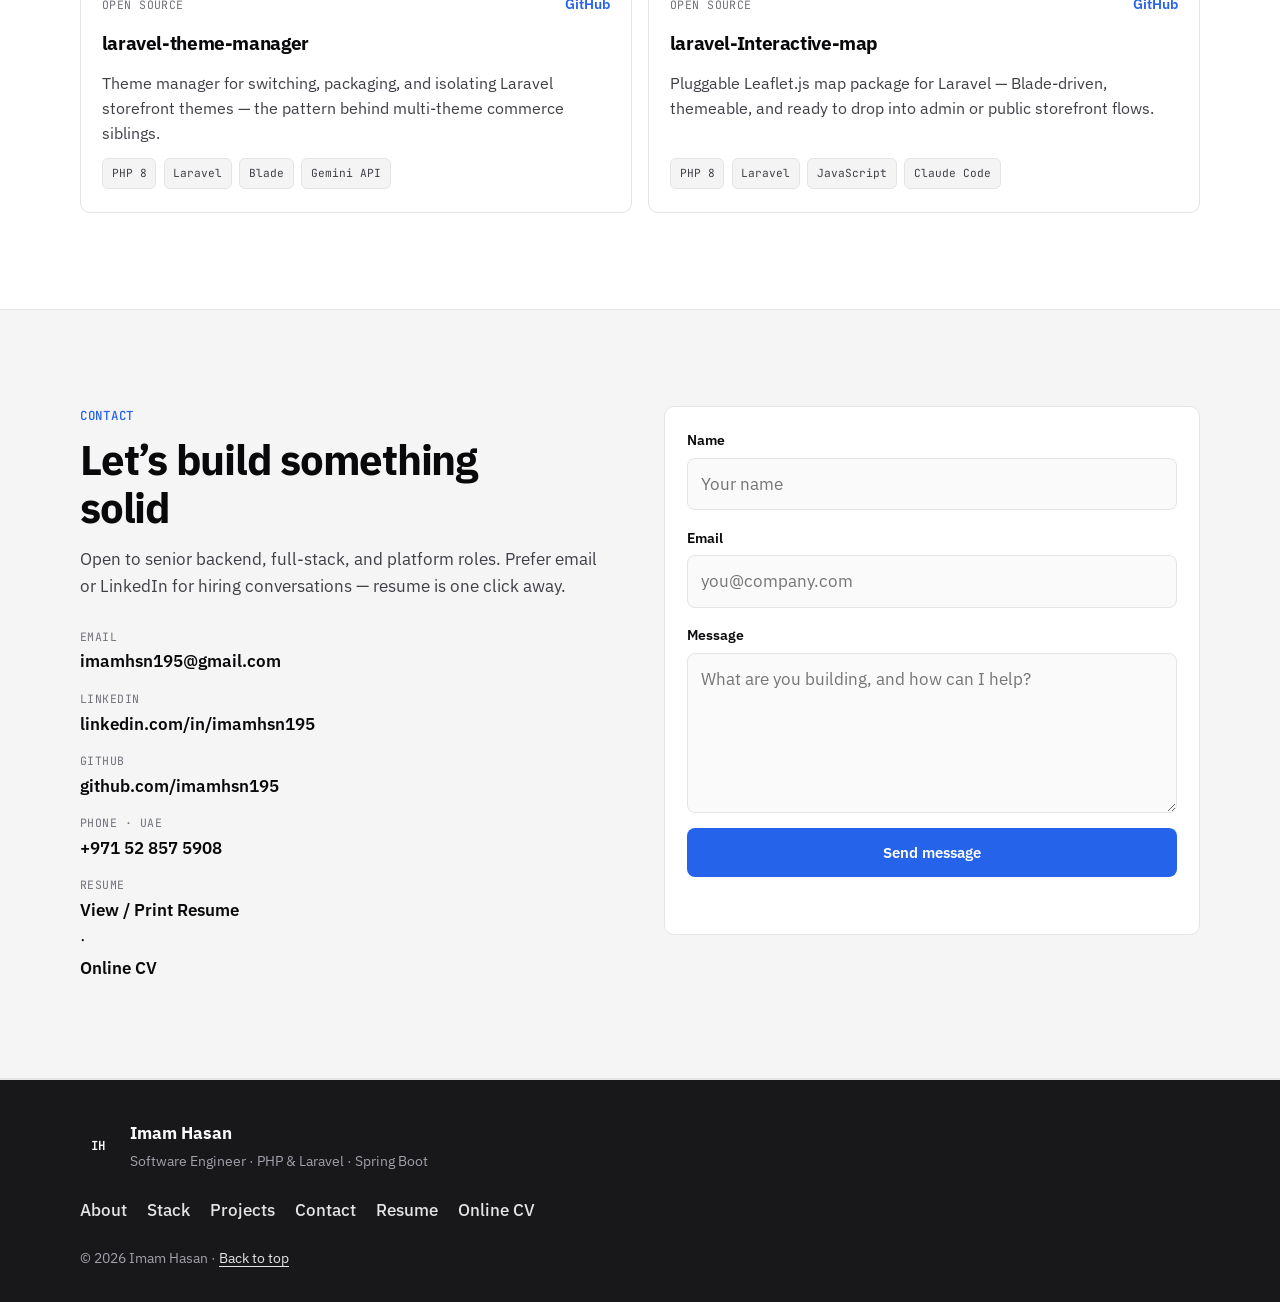
==== commit 0f724c0d: "Add print resume and sync portfolio/CV with current employment timeline. Co-authored-by: Cursor <cur" ====
--- a/index.html
+++ b/index.html
@@ -39,24 +39,21 @@
     "name": "Imam Hasan",
     "url": "https://imamhasan.me",
     "image": "https://imamhasan.me/assets/images/imamhasan/imam_hasan_gitex.png",
-    "jobTitle": "Software Engineer",
-    "description": "Software Engineer specialising in Java Spring Boot, Laravel, and API development for ERP, ecommerce, and fulfilment systems.",
+    "jobTitle": "Senior Laravel Engineer",
+    "description": "Senior Laravel Engineer specialising in PHP, Laravel, Spring Boot, and API development for ERP, ecommerce, and fulfilment systems. Based in Ajman, UAE.",
     "email": "mailto:imamhsn195@gmail.com",
     "telephone": "+971528575908",
-    "worksFor": {
-      "@type": "Organization",
-      "name": "X HUB TECHNOLOGIES L.L.C"
-    },
     "address": {
       "@type": "PostalAddress",
       "addressLocality": "Ajman",
       "addressRegion": "Ajman Emirate",
       "addressCountry": "AE"
     },
-    "knowsAbout": ["PHP", "Laravel", "Java Spring Boot", "MySQL", "MongoDB", "REST APIs", "payment integrations", "courier APIs", "Vue.js", "React", "Cursor", "Claude Code", "Gemini"],
+    "knowsAbout": ["PHP", "Laravel", "Java Spring Boot", "MySQL", "MongoDB", "REST APIs", "payment integrations", "courier APIs", "Filament", "Vue.js", "React", "Cursor", "Claude Code", "Gemini"],
     "sameAs": [
       "https://github.com/imamhsn195",
-      "https://www.linkedin.com/in/imamhsn195"
+      "https://www.linkedin.com/in/imamhsn195",
+      "https://khaytly.com"
     ]
   }
   </script>
@@ -76,7 +73,7 @@
         <a href="#stack">Stack</a>
         <a href="#projects">Projects</a>
         <a href="#contact">Contact</a>
-        <a class="nav-resume" href="assets/Imam_Hasan_Naukrigulf_CV_20Aug2026.pdf" download="Imam_Hasan_Naukrigulf_CV_20Aug2026.pdf">Resume</a>
+        <a class="nav-resume" href="resume-print.html">Resume</a>
       </nav>
 
       <button class="nav-toggle" id="navToggle" type="button" aria-expanded="false" aria-controls="siteNav" aria-label="Toggle menu">
@@ -97,8 +94,8 @@
             amplified by AI-driven development toolchains (Cursor, Gemini, Claude Code).
           </p>
           <div class="hero-actions">
-            <a class="btn btn-primary" href="assets/Imam_Hasan_Naukrigulf_CV_20Aug2026.pdf" download="Imam_Hasan_Naukrigulf_CV_20Aug2026.pdf">
-              View Resume (PDF)
+            <a class="btn btn-primary" href="resume-print.html">
+              View Resume
             </a>
             <a class="btn btn-secondary" href="#projects">Explore Projects</a>
             <a class="btn btn-ghost" href="#contact">Contact Me</a>
@@ -192,9 +189,12 @@
             <strong>Dubai/UAE market</strong>.
           </p>
           <p>
-            Currently working at <strong>X HUB TECHNOLOGIES L.L.C</strong>, with 4+ years of previous
-            experience building Laravel and Spring Boot ERP systems at
-            <strong>Zone Delivery Services</strong>.
+            Most recently at <strong>X HUB TECHNOLOGIES L.L.C</strong> in Sharjah (through 15 Jul 2026),
+            after 4+ years of Laravel and Spring Boot ERP work at
+            <strong>Zone Delivery Services</strong> in Dubai.
+            Experience spans <strong>UAE ~5 years 7 months</strong> and
+            <strong>Bangladesh ~3 years 6 months</strong>
+            (Corporate Solution, IsDB BISEW, CGIT, RingerSoft).
           </p>
         </div>
 
@@ -214,7 +214,7 @@
             </div>
             <div>
               <dt>Resume</dt>
-              <dd><a href="assets/Imam_Hasan_Naukrigulf_CV_20Aug2026.pdf" download="Imam_Hasan_Naukrigulf_CV_20Aug2026.pdf">Download PDF</a></dd>
+              <dd><a href="resume-print.html">View / Print Resume</a></dd>
             </div>
           </dl>
         </aside>
@@ -287,18 +287,19 @@
 
           <article class="project-card">
             <div class="project-meta">
-              <span class="project-type">Custom software</span>
-              <span class="project-link muted">Laravel</span>
-            </div>
-            <h3>Tailor Shop Manager</h3>
-            <p>
-              Custom bespoke-tailoring operations platform — per-item measurements, custom-size costing,
-              order lifecycle, and role-based admin built end-to-end on Laravel.
+              <span class="project-type">Personal SaaS</span>
+              <a class="project-link" href="https://khaytly.com" target="_blank" rel="noopener noreferrer">Visit live</a>
+            </div>
+            <h3>Khaytly — Tailor Shop Admin</h3>
+            <p>
+              Personal SaaS for tailor / tailoring business management — customers, measurement libraries,
+              multi-item orders, piece-level floor workflow, production board, staff earnings, payments,
+              deliveries, and WhatsApp/status tracking.
             </p>
             <ul class="tag-list tag-list-sm">
               <li>PHP 8</li>
               <li>Laravel 13</li>
-              <li>Custom Admin</li>
+              <li>Filament 4</li>
               <li>Cursor Workflow</li>
               <li>Gemini</li>
             </ul>
@@ -389,7 +390,7 @@
             </li>
             <li>
               <span>Resume</span>
-              <a href="assets/Imam_Hasan_Naukrigulf_CV_20Aug2026.pdf" download="Imam_Hasan_Naukrigulf_CV_20Aug2026.pdf">Download PDF</a>
+              <a href="resume-print.html">View / Print Resume</a>
               ·
               <a href="cv.html">Online CV</a>
             </li>
@@ -436,7 +437,7 @@
         <a href="#stack">Stack</a>
         <a href="#projects">Projects</a>
         <a href="#contact">Contact</a>
-        <a href="assets/Imam_Hasan_Naukrigulf_CV_20Aug2026.pdf" download="Imam_Hasan_Naukrigulf_CV_20Aug2026.pdf">Resume</a>
+        <a href="resume-print.html">Resume</a>
         <a href="cv.html">Online CV</a>
       </nav>
 
